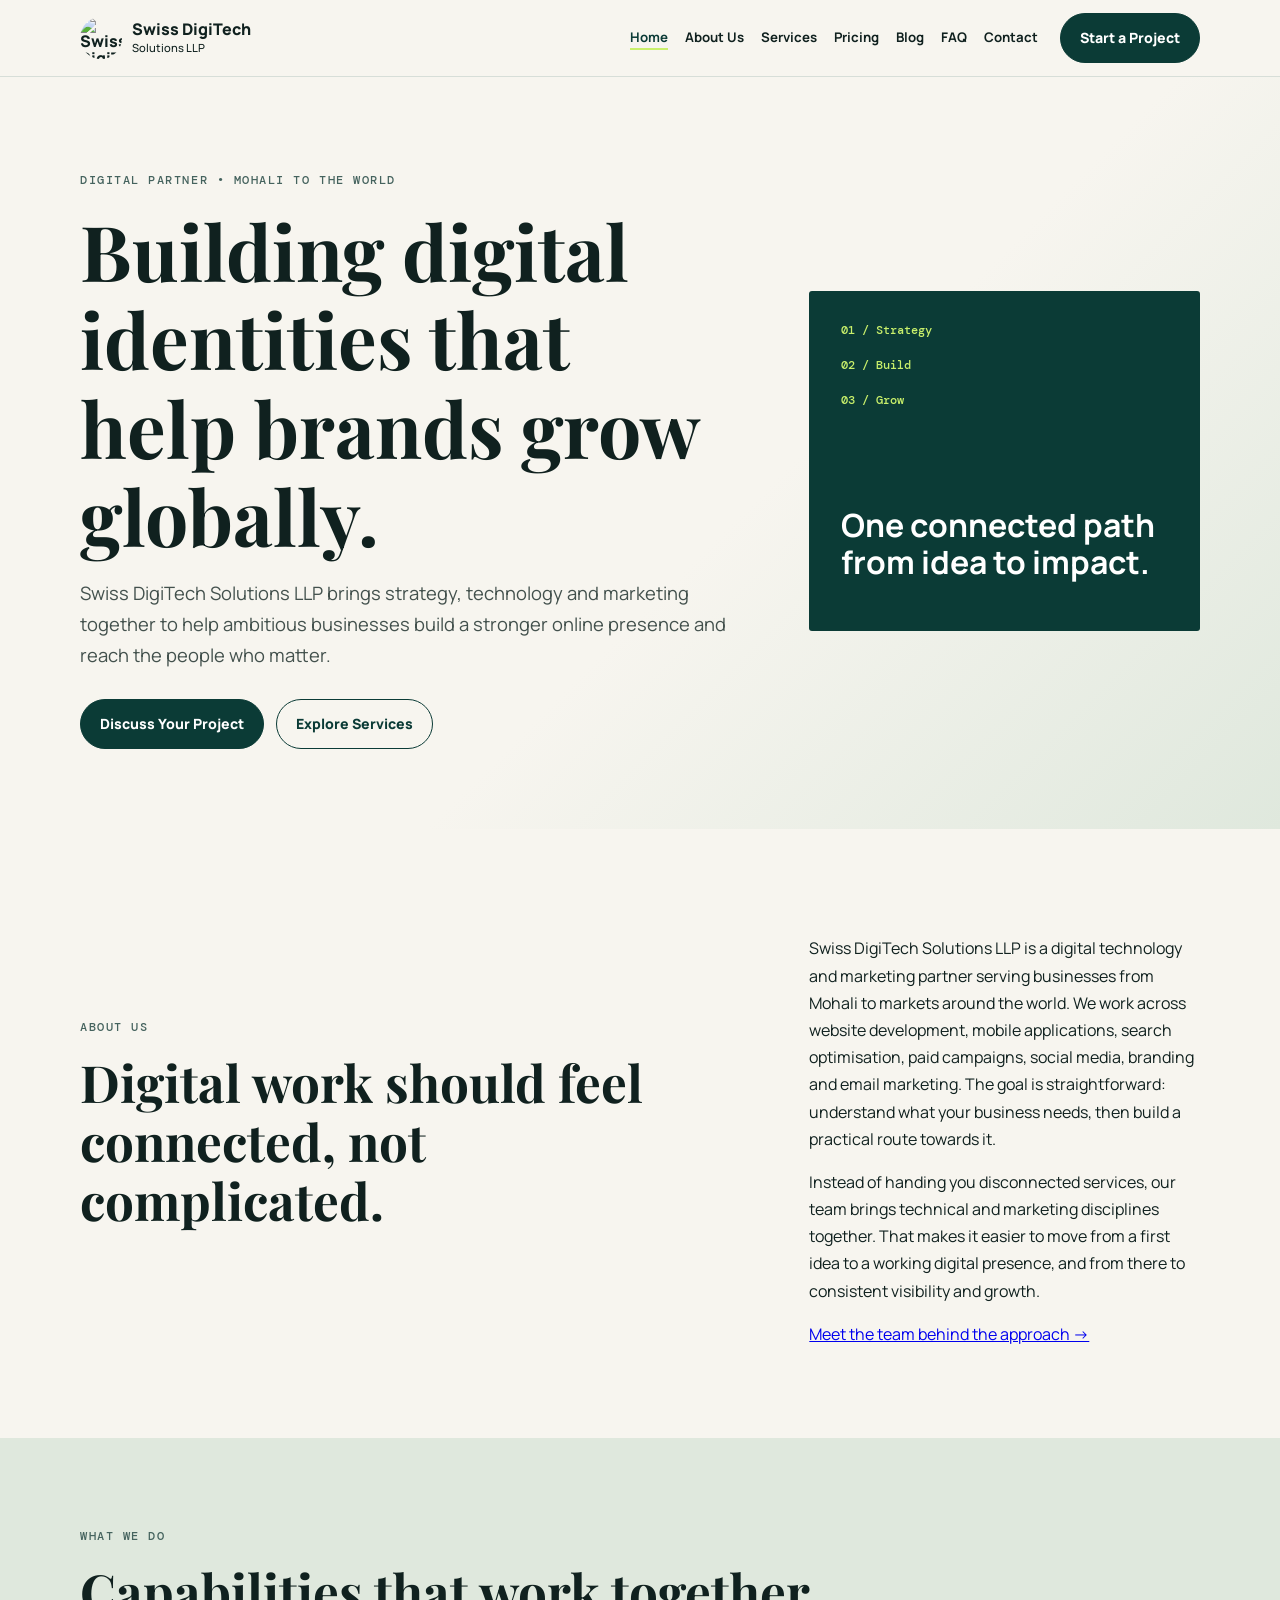
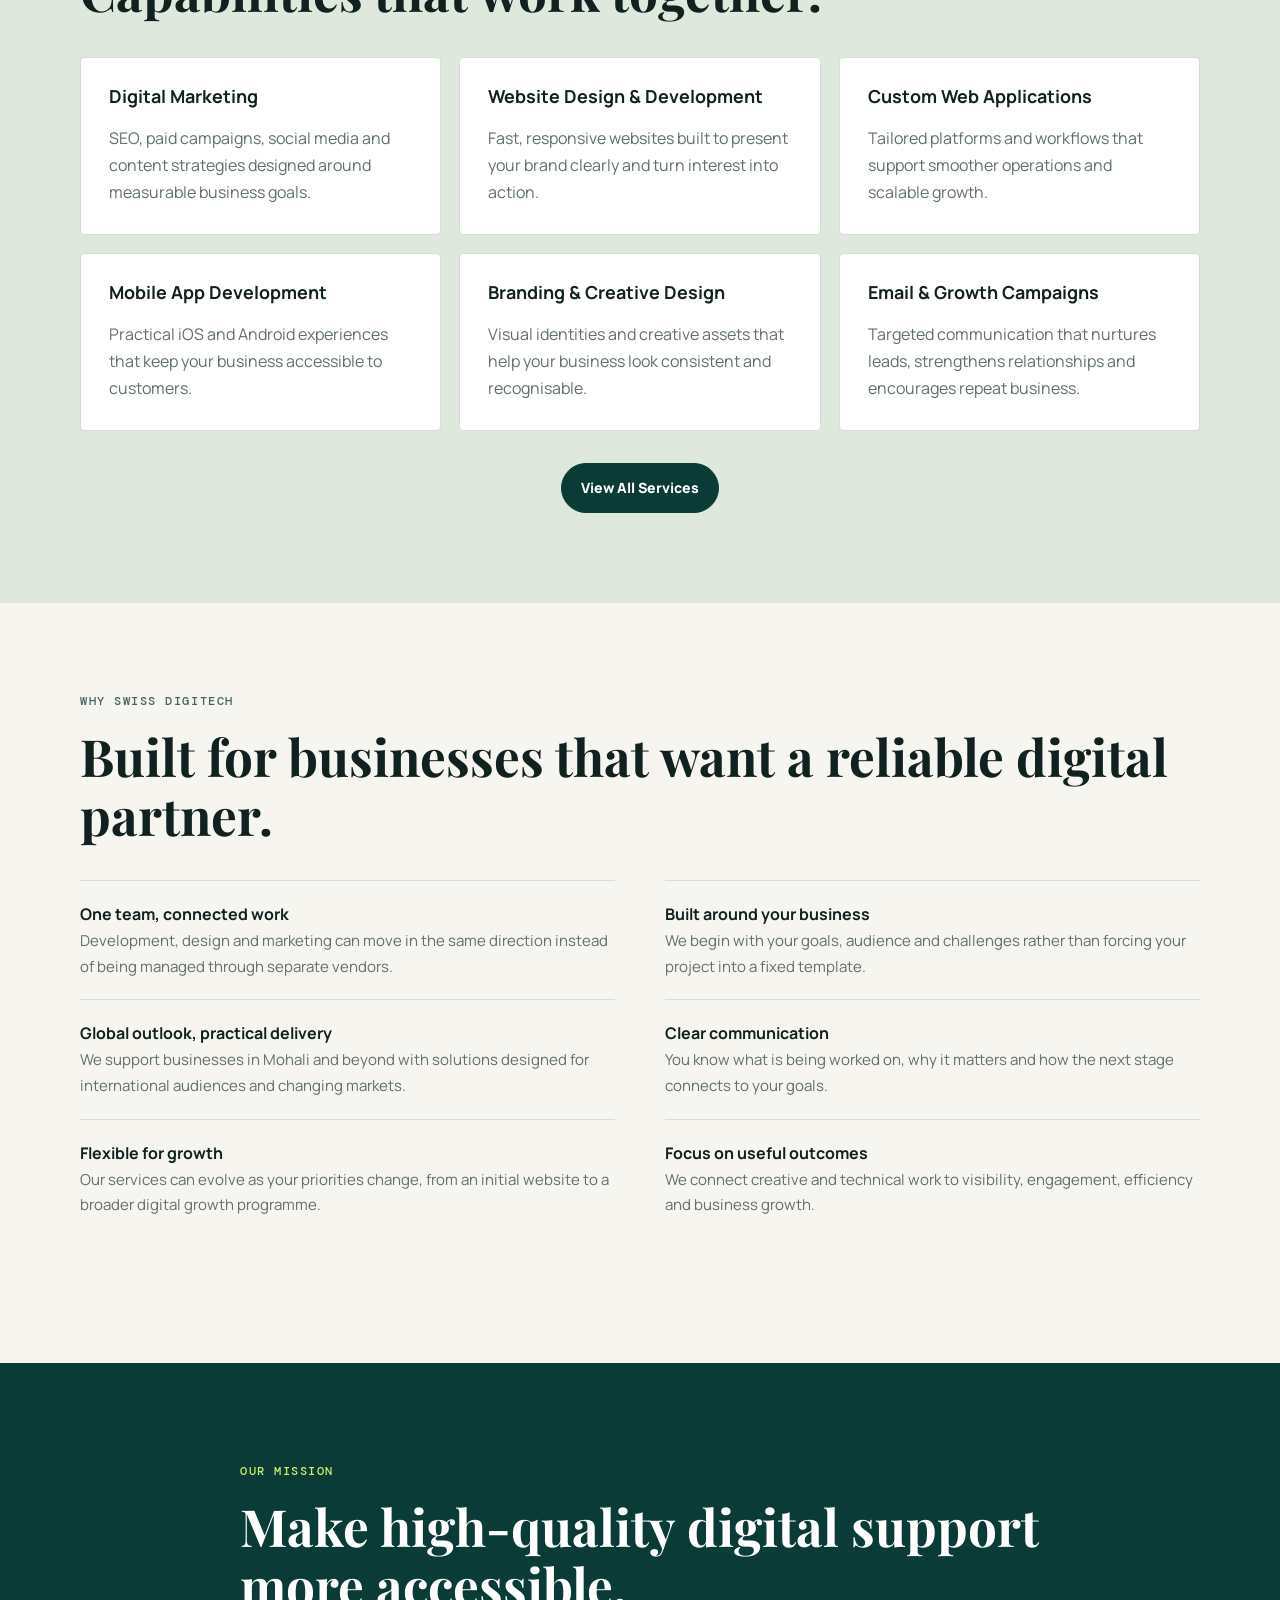
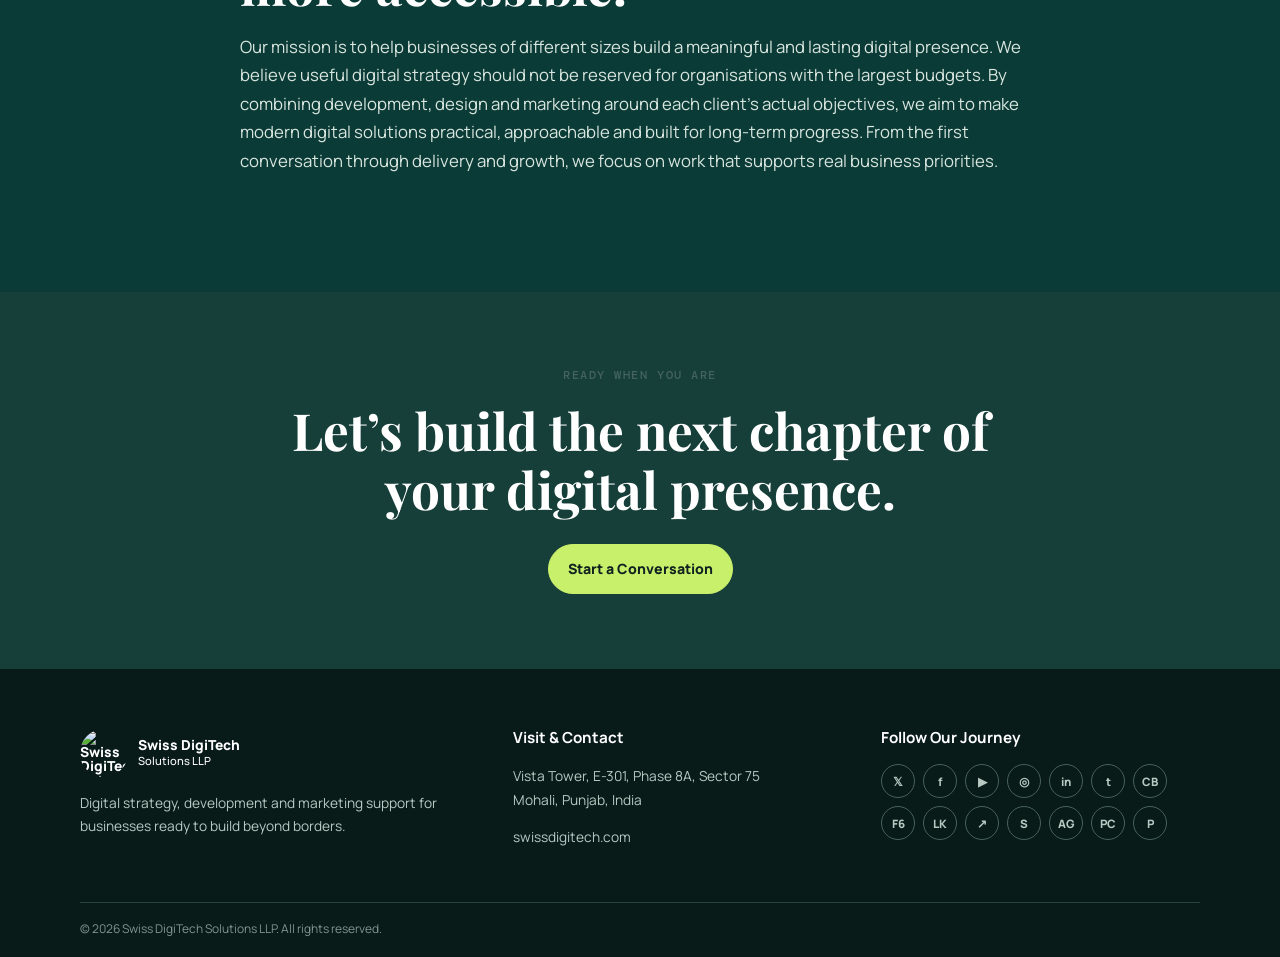
==== index.html @ 36861862 "Add files via upload" ====
<!doctype html><html lang="en"><head>
<meta charset="utf-8"><meta name="viewport" content="width=device-width, initial-scale=1">
<title>Swiss DigiTech Solutions LLP | Digital Growth Partner</title><meta name="description" content="Swiss DigiTech Solutions LLP helps businesses grow through websites, apps, SEO, paid campaigns, social media, branding and digital strategy.">
<link rel="canonical" href="https://swissdigitech.com/index.html">
<meta name="robots" content="index, follow"><meta name="theme-color" content="#0b3b36">
<link rel="icon" href="https://github.com/swissdigitechsolutionsllp/swissdigitechsolutionsllp.github.io/raw/main/Swiss%20DigiTech%20Solutions%20LLP.jpg"><link rel="manifest" href="site.webmanifest"><link rel="stylesheet" href="styles.css">
</head><body><header class="site-header"><div class="container nav-wrap">
    <a class="brand" href="index.html"><img src="https://github.com/swissdigitechsolutionsllp/swissdigitechsolutionsllp.github.io/raw/main/Swiss%20DigiTech%20Solutions%20LLP.jpg" alt="Swiss DigiTech Solutions LLP logo"><span>Swiss DigiTech<br><small>Solutions LLP</small></span></a>
    <nav aria-label="Main navigation"><a class="active" href="index.html">Home</a><a class="" href="about.html">About Us</a><a class="" href="services.html">Services</a><a class="" href="pricing.html">Pricing</a><a class="" href="blog.html">Blog</a><a class="" href="faq.html">FAQ</a><a class="" href="contact.html">Contact</a></nav>
    <a class="nav-cta" href="contact.html">Start a Project</a>
    </div></header><main>
<section class="hero"><div class="container hero-grid"><div><p class="eyebrow">DIGITAL PARTNER • MOHALI TO THE WORLD</p><h1>Building digital identities that help brands grow globally.</h1><p class="lead">Swiss DigiTech Solutions LLP brings strategy, technology and marketing together to help ambitious businesses build a stronger online presence and reach the people who matter.</p><div class="actions"><a class="btn" href="contact.html">Discuss Your Project</a><a class="btn ghost" href="services.html">Explore Services</a></div></div><div class="hero-panel"><span>01 / Strategy</span><span>02 / Build</span><span>03 / Grow</span><h2>One connected path from idea to impact.</h2></div></div></section>
<section class="section container split"><div><p class="eyebrow">ABOUT US</p><h2>Digital work should feel connected, not complicated.</h2></div><div><p>Swiss DigiTech Solutions LLP is a digital technology and marketing partner serving businesses from Mohali to markets around the world. We work across website development, mobile applications, search optimisation, paid campaigns, social media, branding and email marketing. The goal is straightforward: understand what your business needs, then build a practical route towards it.</p><p>Instead of handing you disconnected services, our team brings technical and marketing disciplines together. That makes it easier to move from a first idea to a working digital presence, and from there to consistent visibility and growth.</p><a class="text-link" href="about.html">Meet the team behind the approach →</a></div></section>
<section class="section tint"><div class="container"><p class="eyebrow">WHAT WE DO</p><h2>Capabilities that work together.</h2><div class="card-grid"><article class="card"><h3>Digital Marketing</h3><p>SEO, paid campaigns, social media and content strategies designed around measurable business goals.</p></article><article class="card"><h3>Website Design & Development</h3><p>Fast, responsive websites built to present your brand clearly and turn interest into action.</p></article><article class="card"><h3>Custom Web Applications</h3><p>Tailored platforms and workflows that support smoother operations and scalable growth.</p></article><article class="card"><h3>Mobile App Development</h3><p>Practical iOS and Android experiences that keep your business accessible to customers.</p></article><article class="card"><h3>Branding & Creative Design</h3><p>Visual identities and creative assets that help your business look consistent and recognisable.</p></article><article class="card"><h3>Email & Growth Campaigns</h3><p>Targeted communication that nurtures leads, strengthens relationships and encourages repeat business.</p></article></div><div class="center"><a class="btn" href="services.html">View All Services</a></div></div></section>
<section class="section container"><p class="eyebrow">WHY SWISS DIGITECH</p><h2>Built for businesses that want a reliable digital partner.</h2><ul class="benefit-list"><li><strong>One team, connected work</strong><span>Development, design and marketing can move in the same direction instead of being managed through separate vendors.</span></li><li><strong>Built around your business</strong><span>We begin with your goals, audience and challenges rather than forcing your project into a fixed template.</span></li><li><strong>Global outlook, practical delivery</strong><span>We support businesses in Mohali and beyond with solutions designed for international audiences and changing markets.</span></li><li><strong>Clear communication</strong><span>You know what is being worked on, why it matters and how the next stage connects to your goals.</span></li><li><strong>Flexible for growth</strong><span>Our services can evolve as your priorities change, from an initial website to a broader digital growth programme.</span></li><li><strong>Focus on useful outcomes</strong><span>We connect creative and technical work to visibility, engagement, efficiency and business growth.</span></li></ul></section>
<section class="statement"><div class="container narrow"><p class="eyebrow">OUR MISSION</p><h2>Make high-quality digital support more accessible.</h2><p>Our mission is to help businesses of different sizes build a meaningful and lasting digital presence. We believe useful digital strategy should not be reserved for organisations with the largest budgets. By combining development, design and marketing around each client’s actual objectives, we aim to make modern digital solutions practical, approachable and built for long-term progress. From the first conversation through delivery and growth, we focus on work that supports real business priorities.</p></div></section>
<section class="cta"><div class="container"><p class="eyebrow">READY WHEN YOU ARE</p><h2>Let’s build the next chapter of your digital presence.</h2><a class="btn light" href="contact.html">Start a Conversation</a></div></section></main><footer><div class="container footer-grid">
    <div><a class="brand footer-brand" href="index.html"><img src="https://github.com/swissdigitechsolutionsllp/swissdigitechsolutionsllp.github.io/raw/main/Swiss%20DigiTech%20Solutions%20LLP.jpg" alt="Swiss DigiTech Solutions LLP logo"><span>Swiss DigiTech<br><small>Solutions LLP</small></span></a>
    <p>Digital strategy, development and marketing support for businesses ready to build beyond borders.</p></div>
    <div><h3>Visit & Contact</h3><p>Vista Tower, E-301, Phase 8A, Sector 75<br>Mohali, Punjab, India</p><p><a href="https://swissdigitech.com/" target="_blank" rel="noopener">swissdigitech.com</a></p></div>
    <div><h3>Follow Our Journey</h3><div class="socials"><a href="https://x.com/swissdigitech" target="_blank" rel="noopener noreferrer" aria-label="Swiss DigiTech on social platform">𝕏</a>
<a href="https://www.facebook.com/people/Swiss-Digitech/61572821364476/" target="_blank" rel="noopener noreferrer" aria-label="Swiss DigiTech on social platform">f</a>
<a href="https://www.youtube.com/@SwissDigitech" target="_blank" rel="noopener noreferrer" aria-label="Swiss DigiTech on social platform">▶</a>
<a href="https://www.instagram.com/swiss_digitech" target="_blank" rel="noopener noreferrer" aria-label="Swiss DigiTech on social platform">◎</a>
<a href="https://www.linkedin.com/company/swiss-digitech/" target="_blank" rel="noopener noreferrer" aria-label="Swiss DigiTech on social platform">in</a>
<a href="https://swissdigitechsolutionsllp.tumblr.com/" target="_blank" rel="noopener noreferrer" aria-label="Swiss DigiTech on social platform">t</a>
<a href="https://www.crunchbase.com/organization/swiss-digitech-solutions-llp" target="_blank" rel="noopener noreferrer" aria-label="Swiss DigiTech on social platform">CB</a>
<a href="https://www.f6s.com/company/swiss-digitech-solutions-llp" target="_blank" rel="noopener noreferrer" aria-label="Swiss DigiTech on social platform">F6</a>
<a href="https://www.letsknowit.com/swissdigitechsolutionsllp" target="_blank" rel="noopener noreferrer" aria-label="Swiss DigiTech on social platform">LK</a>
<a href="https://linktr.ee/swissdigitechsolutionsllp" target="_blank" rel="noopener noreferrer" aria-label="Swiss DigiTech on social platform">↗</a>
<a href="https://www.spreaker.com/podcast/swiss-digitech-solutions-llp--6686978" target="_blank" rel="noopener noreferrer" aria-label="Swiss DigiTech on social platform">S</a>
<a href="https://www.airgigs.com/user/swissdigitechsolutionsllp" target="_blank" rel="noopener noreferrer" aria-label="Swiss DigiTech on social platform">AG</a>
<a href="https://www.podchaser.com/podcasts/swiss-digitech-solutions-llp-a-6158452" target="_blank" rel="noopener noreferrer" aria-label="Swiss DigiTech on social platform">PC</a>
<a href="https://www.podomatic.com/podcasts/swissdigitech0podcast" target="_blank" rel="noopener noreferrer" aria-label="Swiss DigiTech on social platform">P</a></div></div>
    </div><div class="container copyright">© 2026 Swiss DigiTech Solutions LLP. All rights reserved.</div></footer></body></html>
---- styles.css ----
@import url('https://fonts.googleapis.com/css2?family=DM+Mono:wght@400;500&family=Manrope:wght@400;500;600;700;800&family=Playfair+Display:wght@600;700&display=swap');
:root{--ink:#10211f;--deep:#0b3b36;--sage:#dfe8dd;--lime:#c9f06b;--paper:#f7f5ef;--muted:#60706c;--line:#d7ded8;--white:#fff}*{box-sizing:border-box}html{scroll-behavior:smooth}body{margin:0;background:var(--paper);color:var(--ink);font-family:Manrope,Arial,sans-serif;line-height:1.7}.container{width:min(1120px,calc(100% - 40px));margin:auto}.site-header{position:sticky;top:0;z-index:20;background:rgba(247,245,239,.95);backdrop-filter:blur(14px);border-bottom:1px solid var(--line)}.nav-wrap{min-height:76px;display:flex;align-items:center;gap:22px}.brand{display:flex;align-items:center;gap:10px;text-decoration:none;color:var(--ink);font-weight:800;line-height:1.05}.brand img{width:42px;height:42px;border-radius:50%;object-fit:cover}.brand small{font-weight:500;font-size:.7rem}nav{display:flex;gap:17px;margin-left:auto}nav a{font-size:.83rem;text-decoration:none;color:var(--ink);font-weight:700}nav a:hover,nav a.active{color:var(--deep);border-bottom:2px solid var(--lime)}.nav-cta,.btn{display:inline-block;background:var(--deep);color:white;text-decoration:none;padding:12px 19px;border-radius:999px;font-size:.88rem;font-weight:800;border:1px solid var(--deep);cursor:pointer}.nav-cta{white-space:nowrap}.btn:hover{transform:translateY(-1px)}.ghost{background:transparent;color:var(--deep)}.light{background:var(--lime);border-color:var(--lime);color:var(--ink)}h1,h2,h3{line-height:1.15;margin:0 0 18px}h1,h2{font-family:"Playfair Display",Georgia,serif}h1{font-size:clamp(2.7rem,6vw,5.7rem);max-width:900px}h2{font-size:clamp(2rem,4vw,3.3rem)}h3{font-size:1.12rem}.hero{padding:95px 0 80px;background:linear-gradient(135deg,#f7f5ef 58%,#dfe8dd)}.hero-grid,.split,.contact-grid{display:grid;grid-template-columns:1.35fr .8fr;gap:70px;align-items:center}.eyebrow{font:500 .74rem "DM Mono",monospace;letter-spacing:.13em;color:#45635e;margin:0 0 18px}.lead{font-size:1.15rem;color:#43514d;max-width:750px}.actions{display:flex;gap:12px;flex-wrap:wrap;margin-top:28px}.hero-panel{background:var(--deep);color:white;padding:32px;min-height:340px;border-radius:3px;display:flex;flex-direction:column;gap:20px}.hero-panel span{font:500 .72rem "DM Mono",monospace;color:var(--lime)}.hero-panel h2{font-family:Manrope;font-size:2rem;margin-top:auto}.section{padding:90px 0}.tint{background:var(--sage)}.card-grid{display:grid;grid-template-columns:repeat(3,1fr);gap:18px;margin-top:36px}.card{background:var(--white);border:1px solid var(--line);padding:28px;border-radius:4px}.card p{color:var(--muted);margin-bottom:0}.center{text-align:center;margin-top:32px}.benefit-list{display:grid;grid-template-columns:repeat(2,1fr);gap:0 50px;padding:0;margin:35px 0;list-style:none}.benefit-list li{padding:20px 0;border-top:1px solid var(--line)}.benefit-list strong,.benefit-list span{display:block}.benefit-list span{color:var(--muted);font-size:.94rem}.statement{background:var(--deep);color:white;padding:100px 0}.statement .eyebrow{color:var(--lime)}.statement p:last-child{font-size:1.05rem;color:#d9e5df}.narrow{max-width:800px}.cta{padding:75px 0;background:#173f3a;color:white;text-align:center}.cta h2{max-width:800px;margin:0 auto 25px}.page-hero{padding:100px 0 65px;background:var(--deep);color:white}.page-hero .eyebrow{color:var(--lime)}.page-hero .lead{color:#dbe6e1}.prose{max-width:900px}.prose p{font-size:1.05rem}.steps{list-style:none;padding:0;margin:0}.steps li{display:grid;grid-template-columns:140px 1fr;gap:20px;padding:17px 0;border-top:1px solid var(--line)}.steps span{color:var(--muted)}.pricing-grid{display:grid;grid-template-columns:repeat(3,1fr);gap:18px}.price-card{border:1px solid var(--line);padding:32px;background:white}.price-card.featured{background:var(--deep);color:white}.price-card.featured .eyebrow{color:var(--lime)}.price-card ul{padding-left:18px;margin:25px 0}.faq-list{max-width:900px}.faq-list details{background:white;border:1px solid var(--line);padding:20px 24px;margin-bottom:12px}.faq-list summary{font-weight:800;cursor:pointer}.faq-list p{color:var(--muted)}.tag{font:500 .7rem "DM Mono",monospace;color:var(--deep);letter-spacing:.1em}.contact-grid{align-items:start}.contact-card{display:grid;gap:3px;padding:16px 0;border-bottom:1px solid var(--line)}.contact-card a{color:var(--deep)}form{background:white;border:1px solid var(--line);padding:28px}label{display:block;font-size:.85rem;font-weight:800;margin-bottom:15px}input,textarea{width:100%;margin-top:6px;padding:12px;border:1px solid #bdc9c2;background:#fff;font:inherit}.form-note{font-size:.75rem;color:var(--muted)}footer{background:#081b19;color:#dce5e0;padding:60px 0 18px}.footer-grid{display:grid;grid-template-columns:1.2fr 1fr 1fr;gap:50px}.footer-brand{color:white}.footer-brand img{width:48px;height:48px}footer h3{font-family:Manrope;color:white;font-size:.95rem}footer p,footer a{font-size:.86rem;color:#b8c9c2;text-decoration:none}.socials{display:flex;flex-wrap:wrap;gap:8px}.socials a{width:34px;height:34px;border:1px solid #48615c;display:grid;place-items:center;border-radius:50%;font-weight:800;font-size:.72rem}.copyright{border-top:1px solid #29423d;margin-top:40px;padding-top:16px;font-size:.75rem;color:#81958f}@media(max-width:850px){nav{display:none}.nav-cta{margin-left:auto}.hero-grid,.split,.contact-grid{grid-template-columns:1fr;gap:35px}.card-grid,.pricing-grid{grid-template-columns:1fr 1fr}.footer-grid{grid-template-columns:1fr 1fr}.hero{padding-top:70px}.section{padding:65px 0}}@media(max-width:560px){.container{width:min(100% - 28px,1120px)}.nav-cta{display:none}.site-header .brand img{width:38px;height:38px}.card-grid,.pricing-grid,.benefit-list{grid-template-columns:1fr}.footer-grid{grid-template-columns:1fr}.benefit-list{gap:0}.steps li{grid-template-columns:1fr;gap:4px}.hero-panel{min-height:260px}.page-hero{padding:75px 0 55px}}
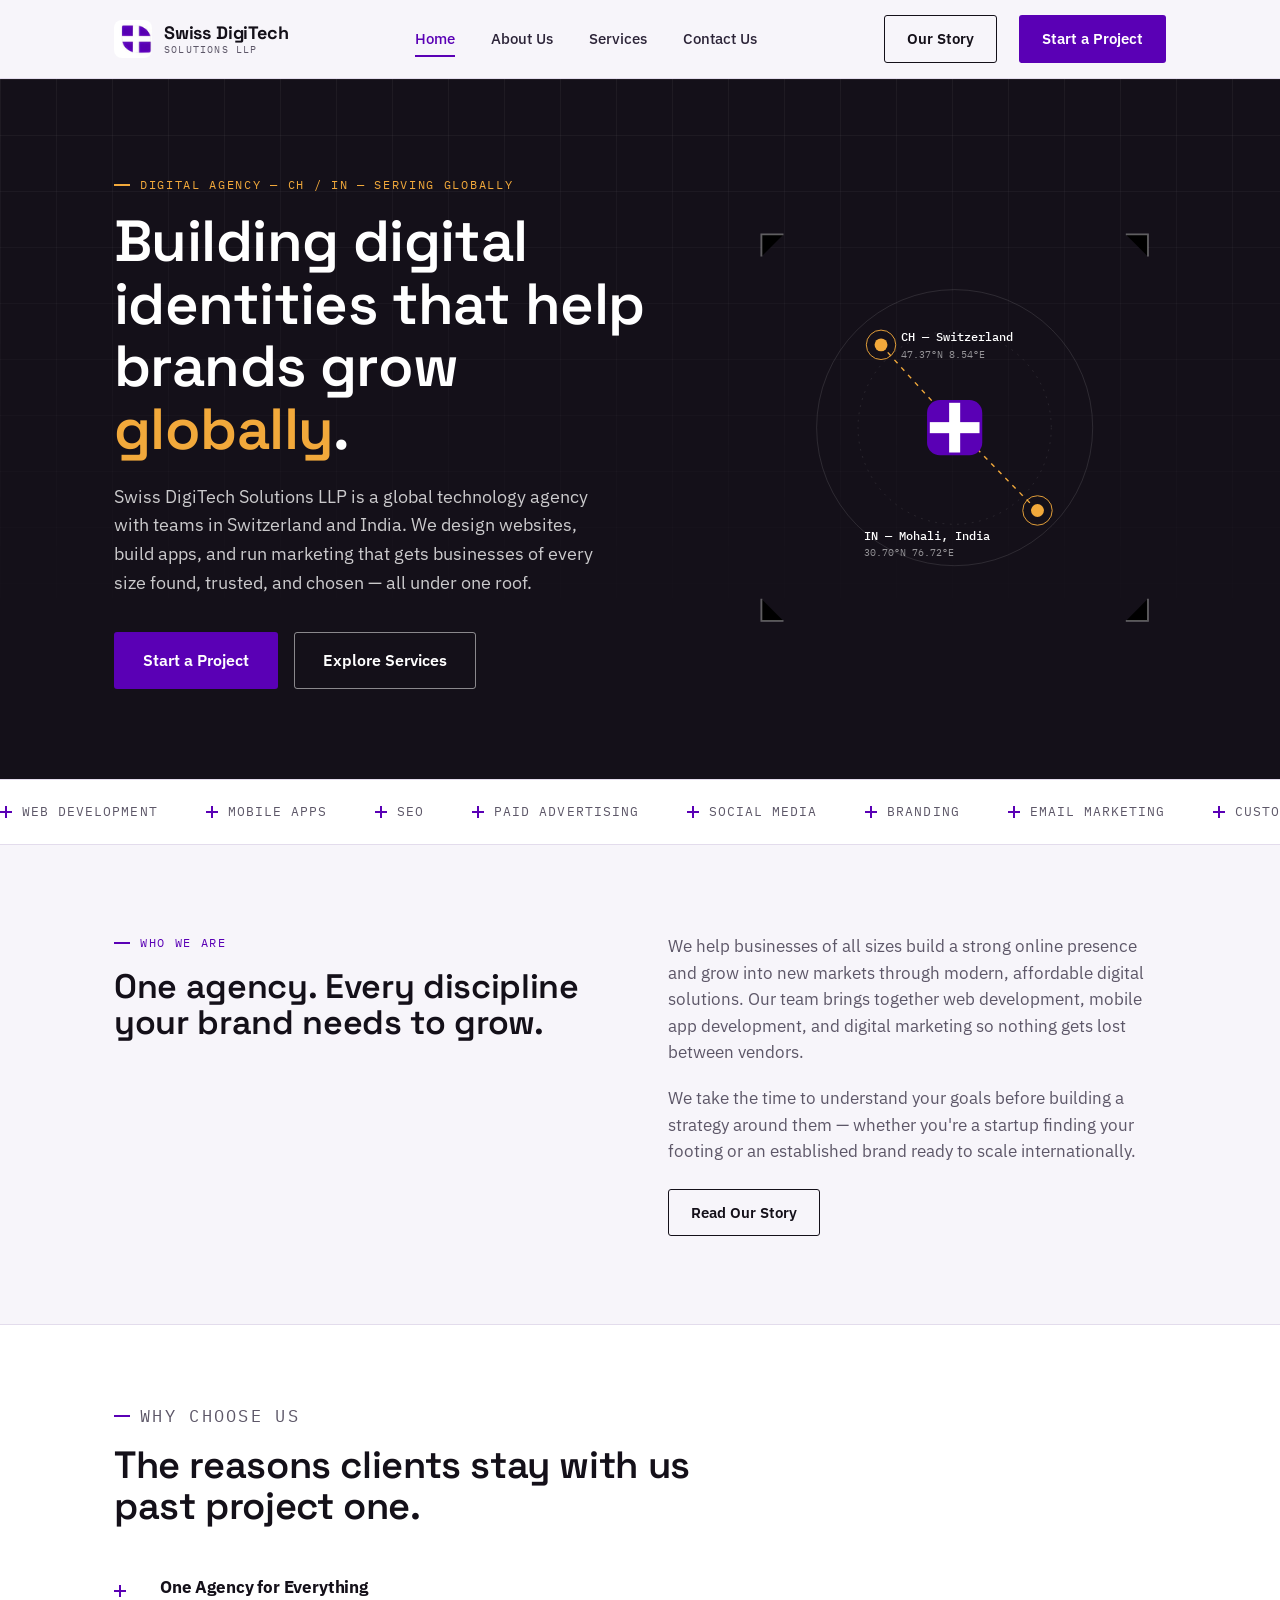
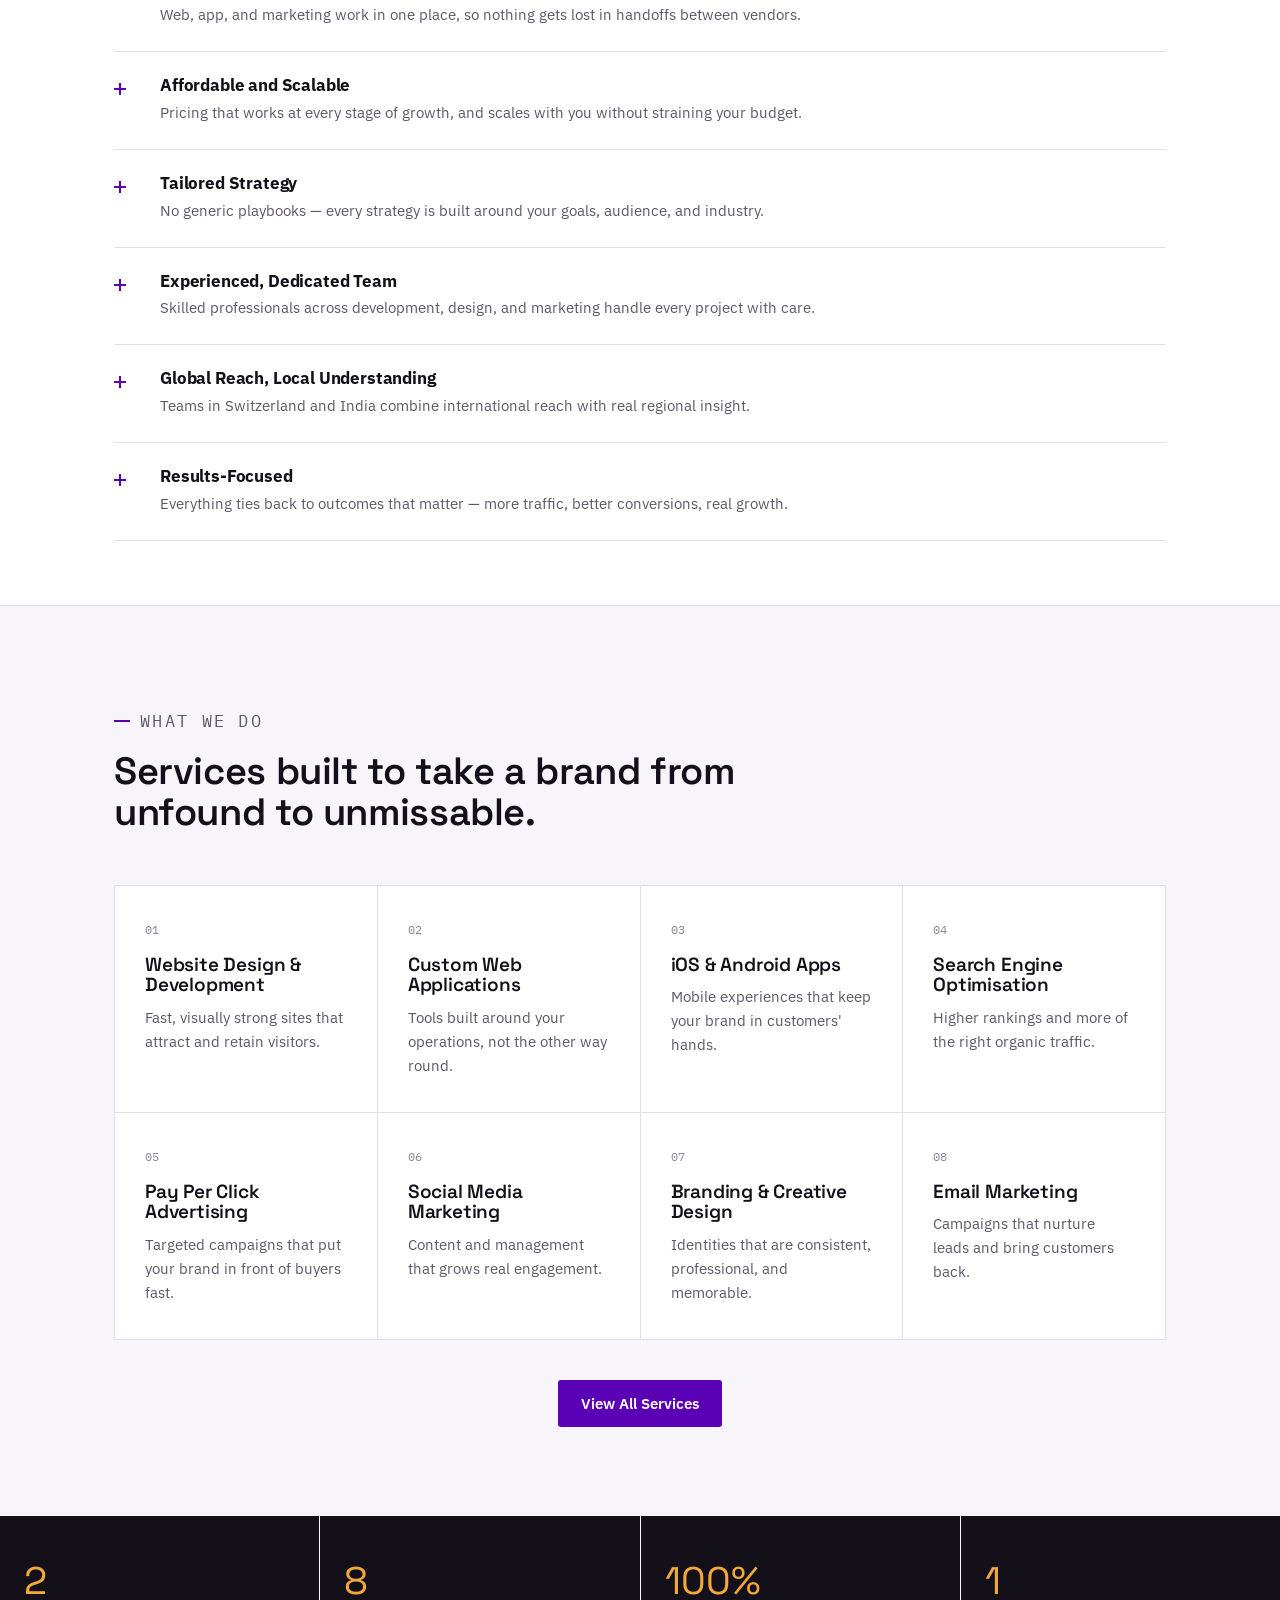
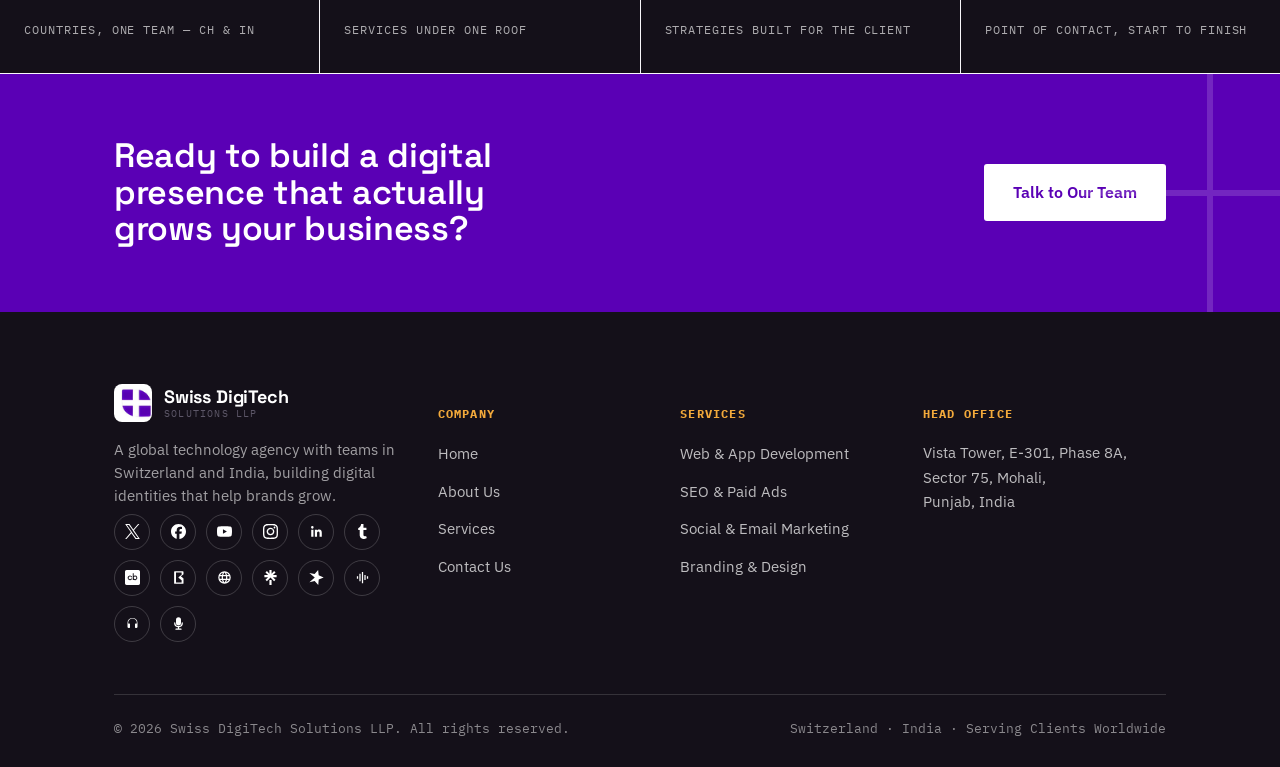
==== commit 3c39ee93: "Add files via upload" ====
--- a/index.html
+++ b/index.html
@@ -1,35 +1,284 @@
-<!doctype html><html lang="en"><head>
-<meta charset="utf-8"><meta name="viewport" content="width=device-width, initial-scale=1">
-<title>Swiss DigiTech Solutions LLP | Digital Growth Partner</title><meta name="description" content="Swiss DigiTech Solutions LLP helps businesses grow through websites, apps, SEO, paid campaigns, social media, branding and digital strategy.">
-<link rel="canonical" href="https://swissdigitech.com/index.html">
-<meta name="robots" content="index, follow"><meta name="theme-color" content="#0b3b36">
-<link rel="icon" href="https://github.com/swissdigitechsolutionsllp/swissdigitechsolutionsllp.github.io/raw/main/Swiss%20DigiTech%20Solutions%20LLP.jpg"><link rel="manifest" href="site.webmanifest"><link rel="stylesheet" href="styles.css">
-</head><body><header class="site-header"><div class="container nav-wrap">
-    <a class="brand" href="index.html"><img src="https://github.com/swissdigitechsolutionsllp/swissdigitechsolutionsllp.github.io/raw/main/Swiss%20DigiTech%20Solutions%20LLP.jpg" alt="Swiss DigiTech Solutions LLP logo"><span>Swiss DigiTech<br><small>Solutions LLP</small></span></a>
-    <nav aria-label="Main navigation"><a class="active" href="index.html">Home</a><a class="" href="about.html">About Us</a><a class="" href="services.html">Services</a><a class="" href="pricing.html">Pricing</a><a class="" href="blog.html">Blog</a><a class="" href="faq.html">FAQ</a><a class="" href="contact.html">Contact</a></nav>
-    <a class="nav-cta" href="contact.html">Start a Project</a>
-    </div></header><main>
-<section class="hero"><div class="container hero-grid"><div><p class="eyebrow">DIGITAL PARTNER • MOHALI TO THE WORLD</p><h1>Building digital identities that help brands grow globally.</h1><p class="lead">Swiss DigiTech Solutions LLP brings strategy, technology and marketing together to help ambitious businesses build a stronger online presence and reach the people who matter.</p><div class="actions"><a class="btn" href="contact.html">Discuss Your Project</a><a class="btn ghost" href="services.html">Explore Services</a></div></div><div class="hero-panel"><span>01 / Strategy</span><span>02 / Build</span><span>03 / Grow</span><h2>One connected path from idea to impact.</h2></div></div></section>
-<section class="section container split"><div><p class="eyebrow">ABOUT US</p><h2>Digital work should feel connected, not complicated.</h2></div><div><p>Swiss DigiTech Solutions LLP is a digital technology and marketing partner serving businesses from Mohali to markets around the world. We work across website development, mobile applications, search optimisation, paid campaigns, social media, branding and email marketing. The goal is straightforward: understand what your business needs, then build a practical route towards it.</p><p>Instead of handing you disconnected services, our team brings technical and marketing disciplines together. That makes it easier to move from a first idea to a working digital presence, and from there to consistent visibility and growth.</p><a class="text-link" href="about.html">Meet the team behind the approach →</a></div></section>
-<section class="section tint"><div class="container"><p class="eyebrow">WHAT WE DO</p><h2>Capabilities that work together.</h2><div class="card-grid"><article class="card"><h3>Digital Marketing</h3><p>SEO, paid campaigns, social media and content strategies designed around measurable business goals.</p></article><article class="card"><h3>Website Design & Development</h3><p>Fast, responsive websites built to present your brand clearly and turn interest into action.</p></article><article class="card"><h3>Custom Web Applications</h3><p>Tailored platforms and workflows that support smoother operations and scalable growth.</p></article><article class="card"><h3>Mobile App Development</h3><p>Practical iOS and Android experiences that keep your business accessible to customers.</p></article><article class="card"><h3>Branding & Creative Design</h3><p>Visual identities and creative assets that help your business look consistent and recognisable.</p></article><article class="card"><h3>Email & Growth Campaigns</h3><p>Targeted communication that nurtures leads, strengthens relationships and encourages repeat business.</p></article></div><div class="center"><a class="btn" href="services.html">View All Services</a></div></div></section>
-<section class="section container"><p class="eyebrow">WHY SWISS DIGITECH</p><h2>Built for businesses that want a reliable digital partner.</h2><ul class="benefit-list"><li><strong>One team, connected work</strong><span>Development, design and marketing can move in the same direction instead of being managed through separate vendors.</span></li><li><strong>Built around your business</strong><span>We begin with your goals, audience and challenges rather than forcing your project into a fixed template.</span></li><li><strong>Global outlook, practical delivery</strong><span>We support businesses in Mohali and beyond with solutions designed for international audiences and changing markets.</span></li><li><strong>Clear communication</strong><span>You know what is being worked on, why it matters and how the next stage connects to your goals.</span></li><li><strong>Flexible for growth</strong><span>Our services can evolve as your priorities change, from an initial website to a broader digital growth programme.</span></li><li><strong>Focus on useful outcomes</strong><span>We connect creative and technical work to visibility, engagement, efficiency and business growth.</span></li></ul></section>
-<section class="statement"><div class="container narrow"><p class="eyebrow">OUR MISSION</p><h2>Make high-quality digital support more accessible.</h2><p>Our mission is to help businesses of different sizes build a meaningful and lasting digital presence. We believe useful digital strategy should not be reserved for organisations with the largest budgets. By combining development, design and marketing around each client’s actual objectives, we aim to make modern digital solutions practical, approachable and built for long-term progress. From the first conversation through delivery and growth, we focus on work that supports real business priorities.</p></div></section>
-<section class="cta"><div class="container"><p class="eyebrow">READY WHEN YOU ARE</p><h2>Let’s build the next chapter of your digital presence.</h2><a class="btn light" href="contact.html">Start a Conversation</a></div></section></main><footer><div class="container footer-grid">
-    <div><a class="brand footer-brand" href="index.html"><img src="https://github.com/swissdigitechsolutionsllp/swissdigitechsolutionsllp.github.io/raw/main/Swiss%20DigiTech%20Solutions%20LLP.jpg" alt="Swiss DigiTech Solutions LLP logo"><span>Swiss DigiTech<br><small>Solutions LLP</small></span></a>
-    <p>Digital strategy, development and marketing support for businesses ready to build beyond borders.</p></div>
-    <div><h3>Visit & Contact</h3><p>Vista Tower, E-301, Phase 8A, Sector 75<br>Mohali, Punjab, India</p><p><a href="https://swissdigitech.com/" target="_blank" rel="noopener">swissdigitech.com</a></p></div>
-    <div><h3>Follow Our Journey</h3><div class="socials"><a href="https://x.com/swissdigitech" target="_blank" rel="noopener noreferrer" aria-label="Swiss DigiTech on social platform">𝕏</a>
-<a href="https://www.facebook.com/people/Swiss-Digitech/61572821364476/" target="_blank" rel="noopener noreferrer" aria-label="Swiss DigiTech on social platform">f</a>
-<a href="https://www.youtube.com/@SwissDigitech" target="_blank" rel="noopener noreferrer" aria-label="Swiss DigiTech on social platform">▶</a>
-<a href="https://www.instagram.com/swiss_digitech" target="_blank" rel="noopener noreferrer" aria-label="Swiss DigiTech on social platform">◎</a>
-<a href="https://www.linkedin.com/company/swiss-digitech/" target="_blank" rel="noopener noreferrer" aria-label="Swiss DigiTech on social platform">in</a>
-<a href="https://swissdigitechsolutionsllp.tumblr.com/" target="_blank" rel="noopener noreferrer" aria-label="Swiss DigiTech on social platform">t</a>
-<a href="https://www.crunchbase.com/organization/swiss-digitech-solutions-llp" target="_blank" rel="noopener noreferrer" aria-label="Swiss DigiTech on social platform">CB</a>
-<a href="https://www.f6s.com/company/swiss-digitech-solutions-llp" target="_blank" rel="noopener noreferrer" aria-label="Swiss DigiTech on social platform">F6</a>
-<a href="https://www.letsknowit.com/swissdigitechsolutionsllp" target="_blank" rel="noopener noreferrer" aria-label="Swiss DigiTech on social platform">LK</a>
-<a href="https://linktr.ee/swissdigitechsolutionsllp" target="_blank" rel="noopener noreferrer" aria-label="Swiss DigiTech on social platform">↗</a>
-<a href="https://www.spreaker.com/podcast/swiss-digitech-solutions-llp--6686978" target="_blank" rel="noopener noreferrer" aria-label="Swiss DigiTech on social platform">S</a>
-<a href="https://www.airgigs.com/user/swissdigitechsolutionsllp" target="_blank" rel="noopener noreferrer" aria-label="Swiss DigiTech on social platform">AG</a>
-<a href="https://www.podchaser.com/podcasts/swiss-digitech-solutions-llp-a-6158452" target="_blank" rel="noopener noreferrer" aria-label="Swiss DigiTech on social platform">PC</a>
-<a href="https://www.podomatic.com/podcasts/swissdigitech0podcast" target="_blank" rel="noopener noreferrer" aria-label="Swiss DigiTech on social platform">P</a></div></div>
-    </div><div class="container copyright">© 2026 Swiss DigiTech Solutions LLP. All rights reserved.</div></footer></body></html>+<!DOCTYPE html>
+<html lang="en">
+<head>
+<meta charset="UTF-8">
+<meta name="viewport" content="width=device-width, initial-scale=1.0">
+<title>Swiss DigiTech Solutions LLP | Global Digital Agency in Switzerland and India</title>
+<meta name="description" content="Swiss DigiTech Solutions LLP helps businesses grow online through website development, mobile apps, SEO, branding, and digital marketing services delivered from Switzerland and India.">
+<link rel="canonical" href="https://swissdigitech.com/">
+
+<!-- Open Graph -->
+<meta property="og:type" content="website">
+<meta property="og:title" content="Swiss DigiTech Solutions LLP | Global Digital Agency in Switzerland and India">
+<meta property="og:description" content="One agency for web development, mobile apps, and digital marketing — built to help brands grow globally from Switzerland and India.">
+<meta property="og:url" content="https://swissdigitech.com/">
+<meta property="og:image" content="https://swissdigitech.com/assets/icon-512.png">
+
+<link rel="icon" href="/favicon.ico" sizes="any">
+<link rel="icon" type="image/png" sizes="32x32" href="/assets/icon-32.png">
+<link rel="apple-touch-icon" href="/assets/icon-180.png">
+<link rel="manifest" href="/site.webmanifest">
+<meta name="theme-color" content="#5A00B5">
+
+<link rel="preconnect" href="https://fonts.googleapis.com">
+<link rel="preconnect" href="https://fonts.gstatic.com" crossorigin>
+<link href="https://fonts.googleapis.com/css2?family=Space+Grotesk:wght@500;600;700&family=IBM+Plex+Sans:wght@400;500;600;700&family=IBM+Plex+Mono:wght@400;500&display=swap" rel="stylesheet">
+<link rel="stylesheet" href="/css/style.css">
+</head>
+<body>
+
+<header class="site-header">
+  <div class="wrap">
+    <a class="brand" href="/index.html">
+      <img src="/assets/icon-48.png" alt="Swiss DigiTech Solutions LLP logo">
+      <span class="brand-name">Swiss DigiTech<span>Solutions LLP</span></span>
+    </a>
+    <nav class="nav-desktop" aria-label="Primary">
+      <a href="/index.html" aria-current="page">Home</a>
+      <a href="/about.html">About Us</a>
+      <a href="/services.html">Services</a>
+      <a href="/contact.html">Contact Us</a>
+    </nav>
+    <div class="header-cta">
+      <a class="btn btn-outline" href="/about.html">Our Story</a>
+      <a class="btn btn-primary" href="/contact.html">Start a Project</a>
+      <button class="nav-toggle" aria-label="Toggle menu" aria-expanded="false" id="navToggle">
+        <span></span><span></span><span></span>
+      </button>
+    </div>
+  </div>
+  <nav class="nav-mobile" id="navMobile" aria-label="Mobile">
+    <a href="/index.html">Home</a>
+    <a href="/about.html">About Us</a>
+    <a href="/services.html">Services</a>
+    <a href="/contact.html">Contact Us</a>
+  </nav>
+</header>
+
+<main>
+
+  <!-- HERO -->
+  <section class="hero">
+    <div class="wrap">
+      <div>
+        <p class="eyebrow on-dark">Digital Agency — CH / IN — Serving Globally</p>
+        <h1>Building digital identities that help brands grow <em>globally</em>.</h1>
+        <p class="lead">Swiss DigiTech Solutions LLP is a global technology agency with teams in Switzerland and India. We design websites, build apps, and run marketing that gets businesses of every size found, trusted, and chosen — all under one roof.</p>
+        <div class="hero-ctas">
+          <a class="btn btn-primary btn-lg" href="/contact.html">Start a Project</a>
+          <a class="btn btn-outline on-dark btn-lg" href="/services.html">Explore Services</a>
+        </div>
+      </div>
+      <div class="hero-graphic" aria-hidden="true">
+        <svg viewBox="0 0 460 460" xmlns="http://www.w3.org/2000/svg">
+          <!-- corner registration ticks -->
+          <g stroke="rgba(255,255,255,0.35)" stroke-width="2">
+            <path d="M20 44 V20 H44"/>
+            <path d="M416 20 H440 V44"/>
+            <path d="M440 416 V440 H416"/>
+            <path d="M44 440 H20 V416"/>
+          </g>
+          <!-- orbit rings -->
+          <circle cx="230" cy="230" r="150" fill="none" stroke="rgba(255,255,255,0.12)" stroke-width="1"/>
+          <circle cx="230" cy="230" r="105" fill="none" stroke="rgba(255,255,255,0.10)" stroke-width="1" stroke-dasharray="2 6"/>
+          <!-- connecting arc between the two offices -->
+          <path d="M150 140 Q230 230 320 320" fill="none" stroke="#F2A93B" stroke-width="1.5" stroke-dasharray="5 6"/>
+
+          <!-- CH node -->
+          <circle cx="150" cy="140" r="7" fill="#F2A93B"/>
+          <circle cx="150" cy="140" r="16" fill="none" stroke="#F2A93B" stroke-width="1"/>
+          <text x="172" y="136" fill="#ffffff" font-family="IBM Plex Mono, monospace" font-size="13" font-weight="500">CH — Switzerland</text>
+          <text x="172" y="154" fill="rgba(255,255,255,0.55)" font-family="IBM Plex Mono, monospace" font-size="11">47.37°N 8.54°E</text>
+
+          <!-- IN node -->
+          <circle cx="320" cy="320" r="7" fill="#F2A93B"/>
+          <circle cx="320" cy="320" r="16" fill="none" stroke="#F2A93B" stroke-width="1"/>
+          <text x="132" y="352" fill="#ffffff" font-family="IBM Plex Mono, monospace" font-size="13" font-weight="500">IN — Mohali, India</text>
+          <text x="132" y="370" fill="rgba(255,255,255,0.55)" font-family="IBM Plex Mono, monospace" font-size="11">30.70°N 76.72°E</text>
+
+          <!-- central cross mark, echoing the logo -->
+          <g transform="translate(230,230)">
+            <rect x="-30" y="-30" width="60" height="60" rx="14" fill="#5A00B5"/>
+            <rect x="-27" y="-6" width="54" height="12" fill="#ffffff"/>
+            <rect x="-6" y="-27" width="12" height="54" fill="#ffffff"/>
+          </g>
+        </svg>
+      </div>
+    </div>
+  </section>
+
+  <!-- TICKER STRIP -->
+  <div class="strip" aria-hidden="true">
+    <div class="strip-track">
+      <span><span class="cross"></span>Web Development</span>
+      <span><span class="cross"></span>Mobile Apps</span>
+      <span><span class="cross"></span>SEO</span>
+      <span><span class="cross"></span>Paid Advertising</span>
+      <span><span class="cross"></span>Social Media</span>
+      <span><span class="cross"></span>Branding</span>
+      <span><span class="cross"></span>Email Marketing</span>
+      <span><span class="cross"></span>Custom Web Apps</span>
+      <span><span class="cross"></span>Web Development</span>
+      <span><span class="cross"></span>Mobile Apps</span>
+      <span><span class="cross"></span>SEO</span>
+      <span><span class="cross"></span>Paid Advertising</span>
+    </div>
+  </div>
+
+  <!-- ABOUT SNAPSHOT -->
+  <section>
+    <div class="wrap">
+      <div class="grid cols-2" style="border:none;background:none;gap:56px;">
+        <div>
+          <p class="eyebrow">Who We Are</p>
+          <h2 style="font-size:clamp(24px,3vw,34px);">One agency. Every discipline your brand needs to grow.</h2>
+        </div>
+        <div>
+          <p style="color:var(--steel);font-size:16.5px;margin-bottom:20px;">We help businesses of all sizes build a strong online presence and grow into new markets through modern, affordable digital solutions. Our team brings together web development, mobile app development, and digital marketing so nothing gets lost between vendors.</p>
+          <p style="color:var(--steel);font-size:16.5px;margin-bottom:24px;">We take the time to understand your goals before building a strategy around them — whether you're a startup finding your footing or an established brand ready to scale internationally.</p>
+          <a class="btn btn-outline" href="/about.html">Read Our Story</a>
+        </div>
+      </div>
+    </div>
+  </section>
+
+  <!-- WHY CHOOSE US -->
+  <section class="tight" style="background:var(--paper-alt);border-top:1px solid var(--line);border-bottom:1px solid var(--line);">
+    <div class="wrap">
+      <div class="section-head">
+        <p class="eyebrow">Why Choose Us</p>
+        <h2>The reasons clients stay with us past project one.</h2>
+      </div>
+      <ul class="blist grid cols-2" style="border:none;background:none;column-gap:56px;">
+        <li>
+          <span class="cross"></span>
+          <div><h4>One Agency for Everything</h4><p>Web, app, and marketing work in one place, so nothing gets lost in handoffs between vendors.</p></div>
+        </li>
+        <li>
+          <span class="cross"></span>
+          <div><h4>Affordable and Scalable</h4><p>Pricing that works at every stage of growth, and scales with you without straining your budget.</p></div>
+        </li>
+        <li>
+          <span class="cross"></span>
+          <div><h4>Tailored Strategy</h4><p>No generic playbooks — every strategy is built around your goals, audience, and industry.</p></div>
+        </li>
+        <li>
+          <span class="cross"></span>
+          <div><h4>Experienced, Dedicated Team</h4><p>Skilled professionals across development, design, and marketing handle every project with care.</p></div>
+        </li>
+        <li>
+          <span class="cross"></span>
+          <div><h4>Global Reach, Local Understanding</h4><p>Teams in Switzerland and India combine international reach with real regional insight.</p></div>
+        </li>
+        <li>
+          <span class="cross"></span>
+          <div><h4>Results-Focused</h4><p>Everything ties back to outcomes that matter — more traffic, better conversions, real growth.</p></div>
+        </li>
+      </ul>
+    </div>
+  </section>
+
+  <!-- SERVICES OVERVIEW -->
+  <section>
+    <div class="wrap">
+      <div class="section-head">
+        <p class="eyebrow">What We Do</p>
+        <h2>Services built to take a brand from unfound to unmissable.</h2>
+      </div>
+      <div class="grid cols-4">
+        <div class="card"><span class="card-num">01</span><h3>Website Design &amp; Development</h3><p>Fast, visually strong sites that attract and retain visitors.</p></div>
+        <div class="card"><span class="card-num">02</span><h3>Custom Web Applications</h3><p>Tools built around your operations, not the other way round.</p></div>
+        <div class="card"><span class="card-num">03</span><h3>iOS &amp; Android Apps</h3><p>Mobile experiences that keep your brand in customers' hands.</p></div>
+        <div class="card"><span class="card-num">04</span><h3>Search Engine Optimisation</h3><p>Higher rankings and more of the right organic traffic.</p></div>
+        <div class="card"><span class="card-num">05</span><h3>Pay Per Click Advertising</h3><p>Targeted campaigns that put your brand in front of buyers fast.</p></div>
+        <div class="card"><span class="card-num">06</span><h3>Social Media Marketing</h3><p>Content and management that grows real engagement.</p></div>
+        <div class="card"><span class="card-num">07</span><h3>Branding &amp; Creative Design</h3><p>Identities that are consistent, professional, and memorable.</p></div>
+        <div class="card"><span class="card-num">08</span><h3>Email Marketing</h3><p>Campaigns that nurture leads and bring customers back.</p></div>
+      </div>
+      <div class="center mt-40" style="text-align:center;margin-top:40px;">
+        <a class="btn btn-primary" href="/services.html">View All Services</a>
+      </div>
+    </div>
+  </section>
+
+  <!-- STATS -->
+  <section style="padding:0;">
+    <div class="stats">
+      <div class="stat"><div class="num">2</div><div class="lbl">Countries, one team — CH &amp; IN</div></div>
+      <div class="stat"><div class="num">8</div><div class="lbl">Services under one roof</div></div>
+      <div class="stat"><div class="num">100%</div><div class="lbl">Strategies built for the client</div></div>
+      <div class="stat"><div class="num">1</div><div class="lbl">Point of contact, start to finish</div></div>
+    </div>
+  </section>
+
+  <!-- CTA BANNER -->
+  <section class="cta-banner" style="padding:64px 0;">
+    <div class="wrap">
+      <h2>Ready to build a digital presence that actually grows your business?</h2>
+      <a class="btn btn-primary btn-lg" href="/contact.html">Talk to Our Team</a>
+    </div>
+  </section>
+
+</main>
+
+<footer class="site-footer" id="site-footer-placeholder">
+  <div class="wrap">
+    <div class="footer-grid">
+      <div class="footer-brand">
+        <a class="brand" href="/index.html">
+          <img src="/assets/icon-48.png" alt="Swiss DigiTech Solutions LLP logo">
+          <span class="brand-name">Swiss DigiTech<span>Solutions LLP</span></span>
+        </a>
+        <p>A global technology agency with teams in Switzerland and India, building digital identities that help brands grow.</p>
+        <div class="footer-social" aria-label="Social media links"><a href="https://x.com/swissdigitech" target="_blank" rel="noopener" aria-label="Swiss DigiTech on X"><svg role="img" viewBox="0 0 24 24" aria-hidden="true"><path d="M14.234 10.162 22.977 0h-2.072l-7.591 8.824L7.251 0H.258l9.168 13.343L.258 24H2.33l8.016-9.318L16.749 24h6.993zm-2.837 3.299-.929-1.329L3.076 1.56h3.182l5.965 8.532.929 1.329 7.754 11.09h-3.182z"/></svg></a>
+<a href="https://www.facebook.com/people/Swiss-Digitech/61572821364476/" target="_blank" rel="noopener" aria-label="Swiss DigiTech on Facebook"><svg role="img" viewBox="0 0 24 24" aria-hidden="true"><path d="M9.101 23.691v-7.98H6.627v-3.667h2.474v-1.58c0-4.085 1.848-5.978 5.858-5.978.401 0 .955.042 1.468.103a8.68 8.68 0 0 1 1.141.195v3.325a8.623 8.623 0 0 0-.653-.036 26.805 26.805 0 0 0-.733-.009c-.707 0-1.259.096-1.675.309a1.686 1.686 0 0 0-.679.622c-.258.42-.374.995-.374 1.752v1.297h3.919l-.386 2.103-.287 1.564h-3.246v8.245C19.396 23.238 24 18.179 24 12.044c0-6.627-5.373-12-12-12s-12 5.373-12 12c0 5.628 3.874 10.35 9.101 11.647Z"/></svg></a>
+<a href="https://www.youtube.com/@SwissDigitech" target="_blank" rel="noopener" aria-label="Swiss DigiTech on YouTube"><svg role="img" viewBox="0 0 24 24" aria-hidden="true"><path d="M23.498 6.186a3.016 3.016 0 0 0-2.122-2.136C19.505 3.545 12 3.545 12 3.545s-7.505 0-9.377.505A3.017 3.017 0 0 0 .502 6.186C0 8.07 0 12 0 12s0 3.93.502 5.814a3.016 3.016 0 0 0 2.122 2.136c1.871.505 9.376.505 9.376.505s7.505 0 9.377-.505a3.015 3.015 0 0 0 2.122-2.136C24 15.93 24 12 24 12s0-3.93-.502-5.814zM9.545 15.568V8.432L15.818 12l-6.273 3.568z"/></svg></a>
+<a href="https://www.instagram.com/swiss_digitech" target="_blank" rel="noopener" aria-label="Swiss DigiTech on Instagram"><svg role="img" viewBox="0 0 24 24" aria-hidden="true"><path d="M7.0301.084c-1.2768.0602-2.1487.264-2.911.5634-.7888.3075-1.4575.72-2.1228 1.3877-.6652.6677-1.075 1.3368-1.3802 2.127-.2954.7638-.4956 1.6365-.552 2.914-.0564 1.2775-.0689 1.6882-.0626 4.947.0062 3.2586.0206 3.6671.0825 4.9473.061 1.2765.264 2.1482.5635 2.9107.308.7889.72 1.4573 1.388 2.1228.6679.6655 1.3365 1.0743 2.1285 1.38.7632.295 1.6361.4961 2.9134.552 1.2773.056 1.6884.069 4.9462.0627 3.2578-.0062 3.668-.0207 4.9478-.0814 1.28-.0607 2.147-.2652 2.9098-.5633.7889-.3086 1.4578-.72 2.1228-1.3881.665-.6682 1.0745-1.3378 1.3795-2.1284.2957-.7632.4966-1.636.552-2.9124.056-1.2809.0692-1.6898.063-4.948-.0063-3.2583-.021-3.6668-.0817-4.9465-.0607-1.2797-.264-2.1487-.5633-2.9117-.3084-.7889-.72-1.4568-1.3876-2.1228C21.2982 1.33 20.628.9208 19.8378.6165 19.074.321 18.2017.1197 16.9244.0645 15.6471.0093 15.236-.005 11.977.0014 8.718.0076 8.31.0215 7.0301.0839m.1402 21.6932c-1.17-.0509-1.8053-.2453-2.2287-.408-.5606-.216-.96-.4771-1.3819-.895-.422-.4178-.6811-.8186-.9-1.378-.1644-.4234-.3624-1.058-.4171-2.228-.0595-1.2645-.072-1.6442-.079-4.848-.007-3.2037.0053-3.583.0607-4.848.05-1.169.2456-1.805.408-2.2282.216-.5613.4762-.96.895-1.3816.4188-.4217.8184-.6814 1.3783-.9003.423-.1651 1.0575-.3614 2.227-.4171 1.2655-.06 1.6447-.072 4.848-.079 3.2033-.007 3.5835.005 4.8495.0608 1.169.0508 1.8053.2445 2.228.408.5608.216.96.4754 1.3816.895.4217.4194.6816.8176.9005 1.3787.1653.4217.3617 1.056.4169 2.2263.0602 1.2655.0739 1.645.0796 4.848.0058 3.203-.0055 3.5834-.061 4.848-.051 1.17-.245 1.8055-.408 2.2294-.216.5604-.4763.96-.8954 1.3814-.419.4215-.8181.6811-1.3783.9-.4224.1649-1.0577.3617-2.2262.4174-1.2656.0595-1.6448.072-4.8493.079-3.2045.007-3.5825-.006-4.848-.0608M16.953 5.5864A1.44 1.44 0 1 0 18.39 4.144a1.44 1.44 0 0 0-1.437 1.4424M5.8385 12.012c.0067 3.4032 2.7706 6.1557 6.173 6.1493 3.4026-.0065 6.157-2.7701 6.1506-6.1733-.0065-3.4032-2.771-6.1565-6.174-6.1498-3.403.0067-6.156 2.771-6.1496 6.1738M8 12.0077a4 4 0 1 1 4.008 3.9921A3.9996 3.9996 0 0 1 8 12.0077"/></svg></a>
+<a href="https://www.linkedin.com/company/swiss-digitech/" target="_blank" rel="noopener" aria-label="Swiss DigiTech on LinkedIn"><svg role="img" viewBox="0 0 24 24" aria-hidden="true"><path d="M20.447 20.452h-3.554v-5.569c0-1.328-.027-3.037-1.852-3.037-1.853 0-2.136 1.446-2.136 2.939v5.667H9.351V9h3.414v1.561h.049c.476-.9 1.637-1.85 3.37-1.85 3.601 0 4.267 2.37 4.267 5.455v6.286zM5.337 7.433a2.062 2.062 0 1 1 0-4.124 2.062 2.062 0 0 1 0 4.124zM7.114 20.452H3.558V9h3.556v11.452z"/></svg></a>
+<a href="https://swissdigitechsolutionsllp.tumblr.com/" target="_blank" rel="noopener" aria-label="Swiss DigiTech on Tumblr"><svg role="img" viewBox="0 0 24 24" aria-hidden="true"><path d="M14.563 24c-5.093 0-7.031-3.756-7.031-6.411V9.747H5.116V6.648c3.63-1.313 4.512-4.596 4.71-6.469C9.84.051 9.941 0 9.999 0h3.517v6.114h4.801v3.633h-4.82v7.47c.016 1.001.375 2.371 2.207 2.371h.09c.631-.02 1.486-.205 1.936-.419l1.156 3.425c-.436.636-2.4 1.374-4.156 1.404h-.178l.011.002z"/></svg></a>
+<a href="https://www.crunchbase.com/organization/swiss-digitech-solutions-llp" target="_blank" rel="noopener" aria-label="Swiss DigiTech on Crunchbase"><svg role="img" viewBox="0 0 24 24" aria-hidden="true"><path d="M21.6 0H2.4A2.41 2.41 0 0 0 0 2.4v19.2A2.41 2.41 0 0 0 2.4 24h19.2a2.41 2.41 0 0 0 2.4-2.4V2.4A2.41 2.41 0 0 0 21.6 0zM7.045 14.465A2.11 2.11 0 0 0 9.84 13.42h1.66a3.69 3.69 0 1 1 0-1.75H9.84a2.11 2.11 0 1 0-2.795 2.795zm11.345.845a3.55 3.55 0 0 1-1.06.63 3.68 3.68 0 0 1-3.39-.38v.38h-1.51V5.37h1.5v4.11a3.74 3.74 0 0 1 1.8-.63H16a3.67 3.67 0 0 1 2.39 6.46zm-.223-2.766a2.104 2.104 0 1 1-4.207 0 2.104 2.104 0 0 1 4.207 0z"/></svg></a>
+<a href="https://www.f6s.com/company/swiss-digitech-solutions-llp" target="_blank" rel="noopener" aria-label="Swiss DigiTech on F6S"><svg role="img" viewBox="0 0 24 24" aria-hidden="true"><path d="M6 2h13a1 1 0 0 1 1 1v3.2a1 1 0 0 1-.4.8L15.8 10l3.8 3a1 1 0 0 1 .4.8V21a1 1 0 0 1-1 1H6a1 1 0 0 1-1-1V3a1 1 0 0 1 1-1zm2 2v16h9v-3.6l-4.6-3.6a1 1 0 0 1 0-1.6L17 7.6V4H8z"/></svg></a>
+<a href="https://www.letsknowit.com/swissdigitechsolutionsllp" target="_blank" rel="noopener" aria-label="Swiss DigiTech on LetsKnowIt"><svg role="img" viewBox="0 0 24 24" aria-hidden="true"><path d="M12 2a10 10 0 1 0 .001 20.001A10 10 0 0 0 12 2Zm6.93 6h-3.02a15.6 15.6 0 0 0-1.38-3.56A8.03 8.03 0 0 1 18.93 8ZM12 4.1c.9 1.02 1.6 2.35 2.02 3.9H9.98c.42-1.55 1.12-2.88 2.02-3.9ZM4.26 14a8.1 8.1 0 0 1 0-4h3.38a16.3 16.3 0 0 0 0 4H4.26Zm.81 2h3.02c.32 1.28.78 2.48 1.38 3.56A8.03 8.03 0 0 1 5.07 16Zm3.02-8H5.07a8.03 8.03 0 0 1 4.4-3.56A15.6 15.6 0 0 0 8.09 8ZM12 19.9c-.9-1.02-1.6-2.35-2.02-3.9h4.04c-.42 1.55-1.12 2.88-2.02 3.9ZM9.62 14a14.3 14.3 0 0 1 0-4h4.76a14.3 14.3 0 0 1 0 4H9.62Zm4.91 5.56c.6-1.08 1.06-2.28 1.38-3.56h3.02a8.03 8.03 0 0 1-4.4 3.56ZM16.36 14a16.3 16.3 0 0 0 0-4h3.38a8.1 8.1 0 0 1 0 4h-3.38Z"/></svg></a>
+<a href="https://linktr.ee/swissdigitechsolutionsllp" target="_blank" rel="noopener" aria-label="Swiss DigiTech on Linktree"><svg role="img" viewBox="0 0 24 24" aria-hidden="true"><path d="m13.73635 5.85251 4.00467-4.11665 2.3248 2.3808-4.20064 4.00466h5.9085v3.30473h-5.9365l4.22865 4.10766-2.3248 2.3338L12.0005 12.099l-5.74052 5.76852-2.3248-2.3248 4.22864-4.10766h-5.9375V8.12132h5.9085L3.93417 4.11666l2.3248-2.3808 4.00468 4.11665V0h3.4727zm-3.4727 10.30614h3.4727V24h-3.4727z"/></svg></a>
+<a href="https://www.spreaker.com/podcast/swiss-digitech-solutions-llp--6686978" target="_blank" rel="noopener" aria-label="Swiss DigiTech on Spreaker"><svg role="img" viewBox="0 0 24 24" aria-hidden="true"><path d="M14.615 0l-5.64 6.54L.529 4.718l8.68 7.372-8.537 7.463 8.411-1.984L14.843 24l.71-8.601 7.918-3.483-7.963-3.33L14.621 0h-.006z"/></svg></a>
+<a href="https://www.airgigs.com/user/swissdigitechsolutionsllp" target="_blank" rel="noopener" aria-label="Swiss DigiTech on AirGigs"><svg role="img" viewBox="0 0 24 24" aria-hidden="true"><path d="M3 10h2v4H3v-4Zm4-4h2v12H7V6Zm4-3h2v18h-2V3Zm4 5h2v8h-2V8Zm4 2h2v4h-2v-4Z"/></svg></a>
+<a href="https://www.podchaser.com/podcasts/swiss-digitech-solutions-llp-a-6158452" target="_blank" rel="noopener" aria-label="Swiss DigiTech on Podchaser"><svg role="img" viewBox="0 0 24 24" aria-hidden="true"><path d="M12 3a8 8 0 0 0-8 8v6a2 2 0 0 0 2 2h1a1 1 0 0 0 1-1v-5a1 1 0 0 0-1-1H5v-1a7 7 0 0 1 14 0v1h-2a1 1 0 0 0-1 1v5a1 1 0 0 0 1 1h1a2 2 0 0 0 2-2v-6a8 8 0 0 0-8-8Z"/></svg></a>
+<a href="https://www.podomatic.com/podcasts/swissdigitech0podcast" target="_blank" rel="noopener" aria-label="Swiss DigiTech on Podomatic"><svg role="img" viewBox="0 0 24 24" aria-hidden="true"><path d="M12 15a4 4 0 0 0 4-4V6a4 4 0 0 0-8 0v5a4 4 0 0 0 4 4Zm5-4a1 1 0 1 1 2 0 7 7 0 0 1-6 6.93V20h3a1 1 0 1 1 0 2H8a1 1 0 1 1 0-2h3v-2.07A7 7 0 0 1 5 11a1 1 0 1 1 2 0 5 5 0 0 0 10 0Z"/></svg></a></div>
+      </div>
+      <div class="footer-col">
+        <h5>Company</h5>
+        <ul>
+          <li><a href="/index.html">Home</a></li>
+          <li><a href="/about.html">About Us</a></li>
+          <li><a href="/services.html">Services</a></li>
+          <li><a href="/contact.html">Contact Us</a></li>
+        </ul>
+      </div>
+      <div class="footer-col">
+        <h5>Services</h5>
+        <ul>
+          <li><a href="/services.html#build">Web &amp; App Development</a></li>
+          <li><a href="/services.html#grow">SEO &amp; Paid Ads</a></li>
+          <li><a href="/services.html#grow">Social &amp; Email Marketing</a></li>
+          <li><a href="/services.html#build">Branding &amp; Design</a></li>
+        </ul>
+      </div>
+      <div class="footer-col">
+        <h5>Head Office</h5>
+        <address>
+          Vista Tower, E-301, Phase 8A,<br>
+          Sector 75, Mohali,<br>
+          Punjab, India
+        </address>
+      </div>
+    </div>
+    <div class="footer-bottom">
+      <span>© <span id="year"></span> Swiss DigiTech Solutions LLP. All rights reserved.</span>
+      <span>Switzerland · India · Serving Clients Worldwide</span>
+    </div>
+  </div>
+</footer>
+
+<script src="/js/site.js"></script>
+</body>
+</html>
--- a/css/style.css
+++ b/css/style.css
@@ -0,0 +1,419 @@
+/* ==========================================================================
+   Swiss DigiTech Solutions LLP — shared stylesheet
+   Design system: Swiss grid precision + the brand's own cross mark used as
+   a recurring registration glyph. Grounded in the two real offices — the
+   coordinate motif in the hero references Mohali (India) directly.
+   ========================================================================== */
+
+:root{
+  /* --- color tokens (sampled from the brand mark) --- */
+  --ink:        #141019;
+  --ink-soft:   #2C2438;
+  --purple:     #5A00B5;
+  --purple-deep:#3A0080;
+  --purple-tint:#F1E9FB;
+  --paper:      #F7F5FA;
+  --paper-alt:  #FFFFFF;
+  --steel:      #5D5768;
+  --steel-soft: #8A8496;
+  --amber:      #F2A93B;
+  --line:       #E3DCEC;
+  --line-dark:  rgba(255,255,255,0.14);
+
+  /* --- type --- */
+  --font-display: 'Space Grotesk', 'Arial Narrow', sans-serif;
+  --font-body:    'IBM Plex Sans', -apple-system, BlinkMacSystemFont, sans-serif;
+  --font-mono:    'IBM Plex Mono', 'Courier New', monospace;
+
+  /* --- layout --- */
+  --maxw: 1180px;
+  --gutter: clamp(20px, 5vw, 64px);
+  --radius: 3px;
+}
+
+*, *::before, *::after{ box-sizing:border-box; }
+html{ scroll-behavior:smooth; }
+body{
+  margin:0;
+  background:var(--paper);
+  color:var(--ink);
+  font-family:var(--font-body);
+  font-size:16px;
+  line-height:1.6;
+  -webkit-font-smoothing:antialiased;
+}
+img{ max-width:100%; display:block; }
+a{ color:inherit; text-decoration:none; }
+ul{ margin:0; padding:0; list-style:none; }
+h1,h2,h3,h4{ font-family:var(--font-display); font-weight:600; line-height:1.08; margin:0; letter-spacing:-0.01em; }
+p{ margin:0; }
+:focus-visible{ outline:2px solid var(--purple); outline-offset:3px; }
+
+@media (prefers-reduced-motion: reduce){
+  *{ animation-duration:0.001ms !important; animation-iteration-count:1 !important; transition-duration:0.001ms !important; scroll-behavior:auto !important; }
+}
+
+.wrap{ max-width:var(--maxw); margin:0 auto; padding:0 var(--gutter); }
+
+/* --- eyebrow / mono labels --- */
+.eyebrow{
+  font-family:var(--font-mono);
+  font-size:12px;
+  letter-spacing:0.14em;
+  text-transform:uppercase;
+  color:var(--purple);
+  display:flex;
+  align-items:center;
+  gap:10px;
+  margin:0 0 16px;
+}
+.eyebrow::before{ content:""; width:16px; height:2px; background:var(--purple); flex:none; }
+.eyebrow.on-dark{ color:var(--amber); }
+.eyebrow.on-dark::before{ background:var(--amber); }
+
+/* --- cross / plus registration mark (the signature device, drawn from the logo's cross) --- */
+.cross{
+  --s:12px; --t:2px;
+  position:relative;
+  display:inline-block;
+  width:var(--s); height:var(--s);
+  flex:none;
+}
+.cross::before,.cross::after{
+  content:""; position:absolute; background:var(--purple);
+}
+.cross::before{ left:50%; top:0; width:var(--t); height:100%; transform:translateX(-50%); }
+.cross::after{ top:50%; left:0; height:var(--t); width:100%; transform:translateY(-50%); }
+.cross.amber::before,.cross.amber::after{ background:var(--amber); }
+.cross.big{ --s:22px; --t:3px; }
+
+/* ==========================================================================
+   Header
+   ========================================================================== */
+.site-header{
+  position:sticky; top:0; z-index:100;
+  background:rgba(247,245,250,0.92);
+  backdrop-filter:blur(10px);
+  border-bottom:1px solid var(--line);
+}
+.site-header .wrap{
+  display:flex; align-items:center; justify-content:space-between;
+  height:78px;
+}
+.brand{ display:flex; align-items:center; gap:12px; }
+.brand img{ width:38px; height:38px; border-radius:8px; }
+.brand-name{ font-family:var(--font-display); font-weight:700; font-size:18px; letter-spacing:-0.01em; line-height:1.1; }
+.brand-name span{ display:block; font-family:var(--font-mono); font-weight:400; font-size:10px; letter-spacing:0.12em; color:var(--steel); text-transform:uppercase; margin-top:2px; }
+
+.nav-desktop{ display:flex; align-items:center; gap:36px; }
+.nav-desktop a{
+  font-size:14.5px; font-weight:500; color:var(--ink-soft);
+  position:relative; padding:6px 0;
+}
+.nav-desktop a::after{
+  content:""; position:absolute; left:0; bottom:0; height:2px; width:0;
+  background:var(--purple); transition:width .2s ease;
+}
+.nav-desktop a:hover::after, .nav-desktop a[aria-current="page"]::after{ width:100%; }
+.nav-desktop a[aria-current="page"]{ color:var(--purple); }
+
+.header-cta{ display:flex; align-items:center; gap:22px; }
+.btn{
+  font-family:var(--font-body); font-weight:600; font-size:14.5px;
+  padding:11px 22px; border-radius:var(--radius); border:1.5px solid transparent;
+  display:inline-flex; align-items:center; gap:8px; cursor:pointer; white-space:nowrap;
+  transition:transform .15s ease, background .15s ease, color .15s ease, border-color .15s ease;
+}
+.btn-primary{ background:var(--purple); color:#fff; }
+.btn-primary:hover{ background:var(--purple-deep); transform:translateY(-1px); }
+.btn-outline{ border-color:var(--ink); color:var(--ink); background:transparent; }
+.btn-outline:hover{ background:var(--ink); color:#fff; }
+.btn-outline.on-dark{ border-color:rgba(255,255,255,0.5); color:#fff; }
+.btn-outline.on-dark:hover{ background:#fff; color:var(--ink); }
+.btn-lg{ padding:15px 28px; font-size:15.5px; }
+
+.nav-toggle{
+  display:none; background:none; border:none; cursor:pointer; padding:8px;
+  flex-direction:column; gap:5px;
+}
+.nav-toggle span{ width:22px; height:2px; background:var(--ink); display:block; }
+.nav-mobile{
+  display:none; flex-direction:column; background:var(--paper-alt);
+  border-bottom:1px solid var(--line); padding:8px var(--gutter) 20px;
+}
+.nav-mobile a{ padding:14px 0; border-bottom:1px solid var(--line); font-weight:500; }
+.nav-mobile a:last-child{ border-bottom:none; }
+.nav-mobile.open{ display:flex; }
+
+@media (max-width:900px){
+  .nav-desktop, .header-cta .btn-outline{ display:none; }
+  .nav-toggle{ display:flex; }
+}
+
+/* ==========================================================================
+   Hero
+   ========================================================================== */
+.hero{
+  position:relative; overflow:hidden;
+  background:var(--ink); color:#fff;
+  padding:96px 0 90px;
+}
+.hero::before{
+  /* faint precision grid, referencing Swiss cartographic rules */
+  content:"";
+  position:absolute; inset:0;
+  background-image:
+    linear-gradient(rgba(255,255,255,0.05) 1px, transparent 1px),
+    linear-gradient(90deg, rgba(255,255,255,0.05) 1px, transparent 1px);
+  background-size:56px 56px;
+  mask-image:linear-gradient(180deg, rgba(0,0,0,0.9), transparent 85%);
+  pointer-events:none;
+}
+.hero .wrap{ position:relative; display:grid; grid-template-columns:1.15fr 0.85fr; gap:56px; align-items:center; }
+.hero h1{ font-size:clamp(34px,4.6vw,58px); color:#fff; margin-bottom:22px; }
+.hero h1 em{ font-style:normal; color:var(--amber); }
+.hero p.lead{ font-size:18px; color:rgba(255,255,255,0.78); max-width:46ch; margin-bottom:34px; }
+.hero-ctas{ display:flex; gap:16px; flex-wrap:wrap; }
+
+.hero-graphic{ position:relative; }
+.hero-graphic svg{ width:100%; height:auto; }
+
+@media (max-width:960px){
+  .hero .wrap{ grid-template-columns:1fr; }
+  .hero-graphic{ order:-1; max-width:340px; margin:0 auto 8px; }
+}
+
+/* ==========================================================================
+   Page (non-home) hero — shorter banner
+   ========================================================================== */
+.page-hero{
+  background:var(--ink); color:#fff; padding:72px 0 56px; position:relative; overflow:hidden;
+}
+.page-hero::before{
+  content:""; position:absolute; inset:0;
+  background-image:
+    linear-gradient(rgba(255,255,255,0.05) 1px, transparent 1px),
+    linear-gradient(90deg, rgba(255,255,255,0.05) 1px, transparent 1px);
+  background-size:56px 56px;
+  mask-image:radial-gradient(circle at 15% 20%, rgba(0,0,0,0.9), transparent 70%);
+}
+.page-hero .wrap{ position:relative; }
+.page-hero h1{ font-size:clamp(32px,4.4vw,50px); color:#fff; max-width:16ch; }
+.page-hero p.lead{ font-size:17px; color:rgba(255,255,255,0.75); max-width:56ch; margin-top:18px; }
+
+/* ==========================================================================
+   Section rhythm
+   ========================================================================== */
+section{ padding:88px 0; }
+section.tight{ padding:64px 0; }
+.section-head{ max-width:640px; margin-bottom:52px; }
+.section-head h2{ font-size:clamp(26px,3.2vw,38px); }
+.section-head p{ color:var(--steel); font-size:16.5px; margin-top:14px; }
+.hr{ border:none; border-top:1px solid var(--line); margin:0; }
+section.on-ink{ background:var(--ink); color:#fff; }
+section.on-ink .section-head p{ color:rgba(255,255,255,0.7); }
+section.on-tint{ background:var(--purple-tint); }
+
+/* ==========================================================================
+   Ticker strip
+   ========================================================================== */
+.strip{
+  border-top:1px solid var(--line); border-bottom:1px solid var(--line);
+  background:var(--paper-alt);
+  padding:22px 0;
+  overflow:hidden;
+}
+.strip-track{
+  display:flex; gap:48px; white-space:nowrap; font-family:var(--font-mono);
+  font-size:13px; letter-spacing:0.08em; text-transform:uppercase; color:var(--steel);
+}
+.strip-track span{ display:inline-flex; align-items:center; gap:10px; }
+
+/* ==========================================================================
+   Cards / grids
+   ========================================================================== */
+.grid{ display:grid; gap:1px; background:var(--line); border:1px solid var(--line); }
+.grid.cols-2{ grid-template-columns:1fr 1fr; }
+.grid.cols-3{ grid-template-columns:repeat(3,1fr); }
+.grid.cols-4{ grid-template-columns:repeat(4,1fr); }
+.card{ background:var(--paper-alt); padding:34px 30px; }
+.card-num{ font-family:var(--font-mono); font-size:12px; color:var(--steel-soft); margin-bottom:16px; display:block; }
+.card h3{ font-size:19px; margin-bottom:10px; }
+.card p{ color:var(--steel); font-size:15px; }
+.card .cross{ margin-bottom:18px; }
+
+@media (max-width:900px){
+  .grid.cols-3{ grid-template-columns:1fr 1fr; }
+  .grid.cols-4{ grid-template-columns:1fr 1fr; }
+}
+@media (max-width:620px){
+  .grid.cols-2, .grid.cols-3, .grid.cols-4{ grid-template-columns:1fr; }
+}
+
+/* --- benefit list (cross-bullet rows) --- */
+.blist{ display:flex; flex-direction:column; }
+.blist li{
+  display:grid; grid-template-columns:28px 1fr; gap:18px;
+  padding:24px 0; border-bottom:1px solid var(--line);
+}
+.blist li:first-child{ padding-top:0; }
+.blist li .cross{ margin-top:6px; }
+.blist h4{ font-size:16.5px; margin-bottom:6px; font-family:var(--font-body); font-weight:700; }
+.blist p{ color:var(--steel); font-size:15px; }
+
+/* ==========================================================================
+   Services (build / grow groups)
+   ========================================================================== */
+.service-group{ margin-bottom:8px; }
+.service-group-label{ display:flex; align-items:center; gap:14px; margin-bottom:28px; }
+.service-group-label .tag{
+  font-family:var(--font-mono); font-size:12px; letter-spacing:.1em; text-transform:uppercase;
+  background:var(--ink); color:#fff; padding:6px 12px; border-radius:20px;
+}
+.service-group-label h3{ font-size:22px; }
+
+.svc-row{
+  display:grid; grid-template-columns:1fr 2fr; gap:24px;
+  padding:30px 0; border-top:1px solid var(--line);
+}
+.svc-row:last-child{ border-bottom:1px solid var(--line); }
+.svc-row h4{ font-size:19px; display:flex; align-items:center; gap:12px; }
+.svc-row p{ color:var(--steel); font-size:15.5px; max-width:60ch; }
+@media (max-width:700px){ .svc-row{ grid-template-columns:1fr; gap:10px; } }
+
+/* ==========================================================================
+   Stats
+   ========================================================================== */
+.stats{ display:grid; grid-template-columns:repeat(4,1fr); gap:1px; background:var(--line-dark); border-top:1px solid var(--line-dark); border-bottom:1px solid var(--line-dark); }
+.stat{ background:var(--ink); padding:34px 24px; text-align:left; }
+.stat .num{ font-family:var(--font-display); font-size:clamp(28px,3vw,40px); color:var(--amber); }
+.stat .lbl{ font-family:var(--font-mono); font-size:12px; letter-spacing:.08em; text-transform:uppercase; color:rgba(255,255,255,0.65); margin-top:8px; }
+@media (max-width:760px){ .stats{ grid-template-columns:1fr 1fr; } }
+
+/* ==========================================================================
+   Two-column text (mission/vision)
+   ========================================================================== */
+.duo{ display:grid; grid-template-columns:1fr 1fr; gap:1px; background:var(--line); border:1px solid var(--line); }
+.duo > div{ background:var(--paper-alt); padding:40px; }
+.duo h3{ font-size:22px; margin-bottom:16px; }
+.duo p{ color:var(--steel); font-size:15.5px; }
+@media (max-width:760px){ .duo{ grid-template-columns:1fr; } }
+
+/* ==========================================================================
+   CTA banner
+   ========================================================================== */
+.cta-banner{
+  background:var(--purple); color:#fff; padding:64px 0; position:relative; overflow:hidden;
+}
+.cta-banner::after{
+  content:""; position:absolute; right:-60px; top:50%; transform:translateY(-50%);
+  width:260px; height:260px; opacity:0.15;
+  background:
+    linear-gradient(#fff,#fff) center/6px 260px no-repeat,
+    linear-gradient(#fff,#fff) center/260px 6px no-repeat;
+}
+.cta-banner .wrap{ position:relative; display:flex; align-items:center; justify-content:space-between; gap:30px; flex-wrap:wrap; }
+.cta-banner h2{ color:#fff; font-size:clamp(24px,3vw,34px); max-width:20ch; }
+.cta-banner .btn-primary{ background:#fff; color:var(--purple); }
+.cta-banner .btn-primary:hover{ background:var(--amber); color:var(--ink); }
+
+/* ==========================================================================
+   About page specific
+   ========================================================================== */
+.about-lede{ font-size:19px; color:var(--ink-soft); max-width:68ch; margin-bottom:22px; }
+.about-body p{ color:var(--steel); font-size:16px; max-width:70ch; margin-bottom:20px; }
+
+/* ==========================================================================
+   Contact
+   ========================================================================== */
+.contact-grid{ display:grid; grid-template-columns:0.9fr 1.1fr; gap:1px; background:var(--line); border:1px solid var(--line); }
+.contact-grid > div{ background:var(--paper-alt); padding:44px; }
+.contact-info h3{ font-size:20px; margin-bottom:22px; }
+.info-row{ display:flex; gap:16px; padding:18px 0; border-top:1px solid var(--line); }
+.info-row:first-of-type{ border-top:none; }
+.info-row .cross{ margin-top:4px; }
+.info-row h5{ font-family:var(--font-mono); font-size:11.5px; letter-spacing:.08em; text-transform:uppercase; color:var(--steel-soft); margin:0 0 4px; }
+.info-row p{ color:var(--ink-soft); font-size:15px; }
+.info-row a:hover{ color:var(--purple); }
+
+.social-mini{ display:flex; flex-wrap:wrap; gap:10px; margin-top:26px; }
+.social-mini a{
+  width:38px; height:38px; border:1px solid var(--line); border-radius:50%;
+  display:flex; align-items:center; justify-content:center;
+  color:var(--ink-soft); transition:background .15s ease, color .15s ease, border-color .15s ease;
+}
+.social-mini a svg{ width:16px; height:16px; fill:currentColor; }
+.social-mini a:hover{ background:var(--purple); border-color:var(--purple); color:#fff; }
+
+.field{ margin-bottom:20px; }
+.field label{ display:block; font-family:var(--font-mono); font-size:12px; letter-spacing:.06em; text-transform:uppercase; color:var(--steel); margin-bottom:8px; }
+.field input, .field textarea{
+  width:100%; border:1.5px solid var(--line); border-radius:var(--radius);
+  padding:13px 14px; font-family:var(--font-body); font-size:15px; background:var(--paper);
+  color:var(--ink); resize:vertical;
+}
+.field input:focus, .field textarea:focus{ outline:none; border-color:var(--purple); background:#fff; }
+.form-row-2{ display:grid; grid-template-columns:1fr 1fr; gap:18px; }
+.form-note{ font-size:13px; color:var(--steel-soft); margin-top:14px; }
+@media (max-width:820px){ .contact-grid{ grid-template-columns:1fr; } .form-row-2{ grid-template-columns:1fr; } }
+
+/* map placeholder block */
+.map-block{
+  height:260px; border:1px solid var(--line); background:
+    linear-gradient(var(--purple-tint),var(--purple-tint)),
+    repeating-linear-gradient(0deg, transparent, transparent 27px, var(--line) 28px),
+    repeating-linear-gradient(90deg, transparent, transparent 27px, var(--line) 28px);
+  display:flex; align-items:center; justify-content:center; text-align:center; padding:20px;
+}
+.map-block p{ font-family:var(--font-mono); font-size:13px; color:var(--steel); max-width:34ch; }
+
+/* FAQ */
+.faq-item{ border-top:1px solid var(--line); padding:22px 0; }
+.faq-item:last-child{ border-bottom:1px solid var(--line); }
+.faq-item summary{ cursor:pointer; font-weight:700; font-size:16px; list-style:none; display:flex; justify-content:space-between; align-items:center; gap:20px; }
+.faq-item summary::-webkit-details-marker{ display:none; }
+.faq-item summary::after{ content:"+"; font-family:var(--font-mono); font-size:20px; color:var(--purple); flex:none; transition:transform .2s ease; }
+.faq-item[open] summary::after{ transform:rotate(45deg); }
+.faq-item p{ color:var(--steel); font-size:15px; margin-top:14px; max-width:70ch; }
+
+/* ==========================================================================
+   Footer
+   ========================================================================== */
+.site-footer{ background:var(--ink); color:rgba(255,255,255,0.85); padding:72px 0 28px; }
+.footer-grid{ display:grid; grid-template-columns:1.4fr 1fr 1fr 1.2fr; gap:40px; padding-bottom:52px; }
+.footer-brand .brand-name{ color:#fff; }
+.footer-brand p{ color:rgba(255,255,255,0.6); font-size:14.5px; margin-top:16px; max-width:32ch; }
+.footer-col h5{ font-family:var(--font-mono); font-size:12px; letter-spacing:.1em; text-transform:uppercase; color:var(--amber); margin-bottom:18px; }
+.footer-col ul li{ margin-bottom:12px; }
+.footer-col a{ color:rgba(255,255,255,0.72); font-size:14.5px; }
+.footer-col a:hover{ color:#fff; }
+.footer-col address{ font-style:normal; color:rgba(255,255,255,0.72); font-size:14.5px; line-height:1.7; }
+
+.footer-social{ display:flex; flex-wrap:wrap; gap:10px; margin-top:6px; }
+.footer-social a{
+  width:36px; height:36px; border:1px solid rgba(255,255,255,0.18); border-radius:50%;
+  display:flex; align-items:center; justify-content:center; color:#fff;
+  transition:background .15s ease, border-color .15s ease, transform .15s ease;
+}
+.footer-social a svg{ width:15px; height:15px; fill:currentColor; }
+.footer-social a:hover{ background:var(--purple); border-color:var(--purple); transform:translateY(-2px); }
+
+.footer-bottom{
+  border-top:1px solid rgba(255,255,255,0.14); padding-top:24px;
+  display:flex; justify-content:space-between; flex-wrap:wrap; gap:12px;
+  font-size:13px; color:rgba(255,255,255,0.5); font-family:var(--font-mono);
+}
+
+@media (max-width:900px){
+  .footer-grid{ grid-template-columns:1fr 1fr; }
+}
+@media (max-width:560px){
+  .footer-grid{ grid-template-columns:1fr; }
+}
+
+/* ==========================================================================
+   Utility
+   ========================================================================== */
+.center{ text-align:center; margin-left:auto; margin-right:auto; }
+.mt-40{ margin-top:40px; }
+.sr-only{ position:absolute; width:1px; height:1px; padding:0; margin:-1px; overflow:hidden; clip:rect(0,0,0,0); white-space:nowrap; border:0; }
